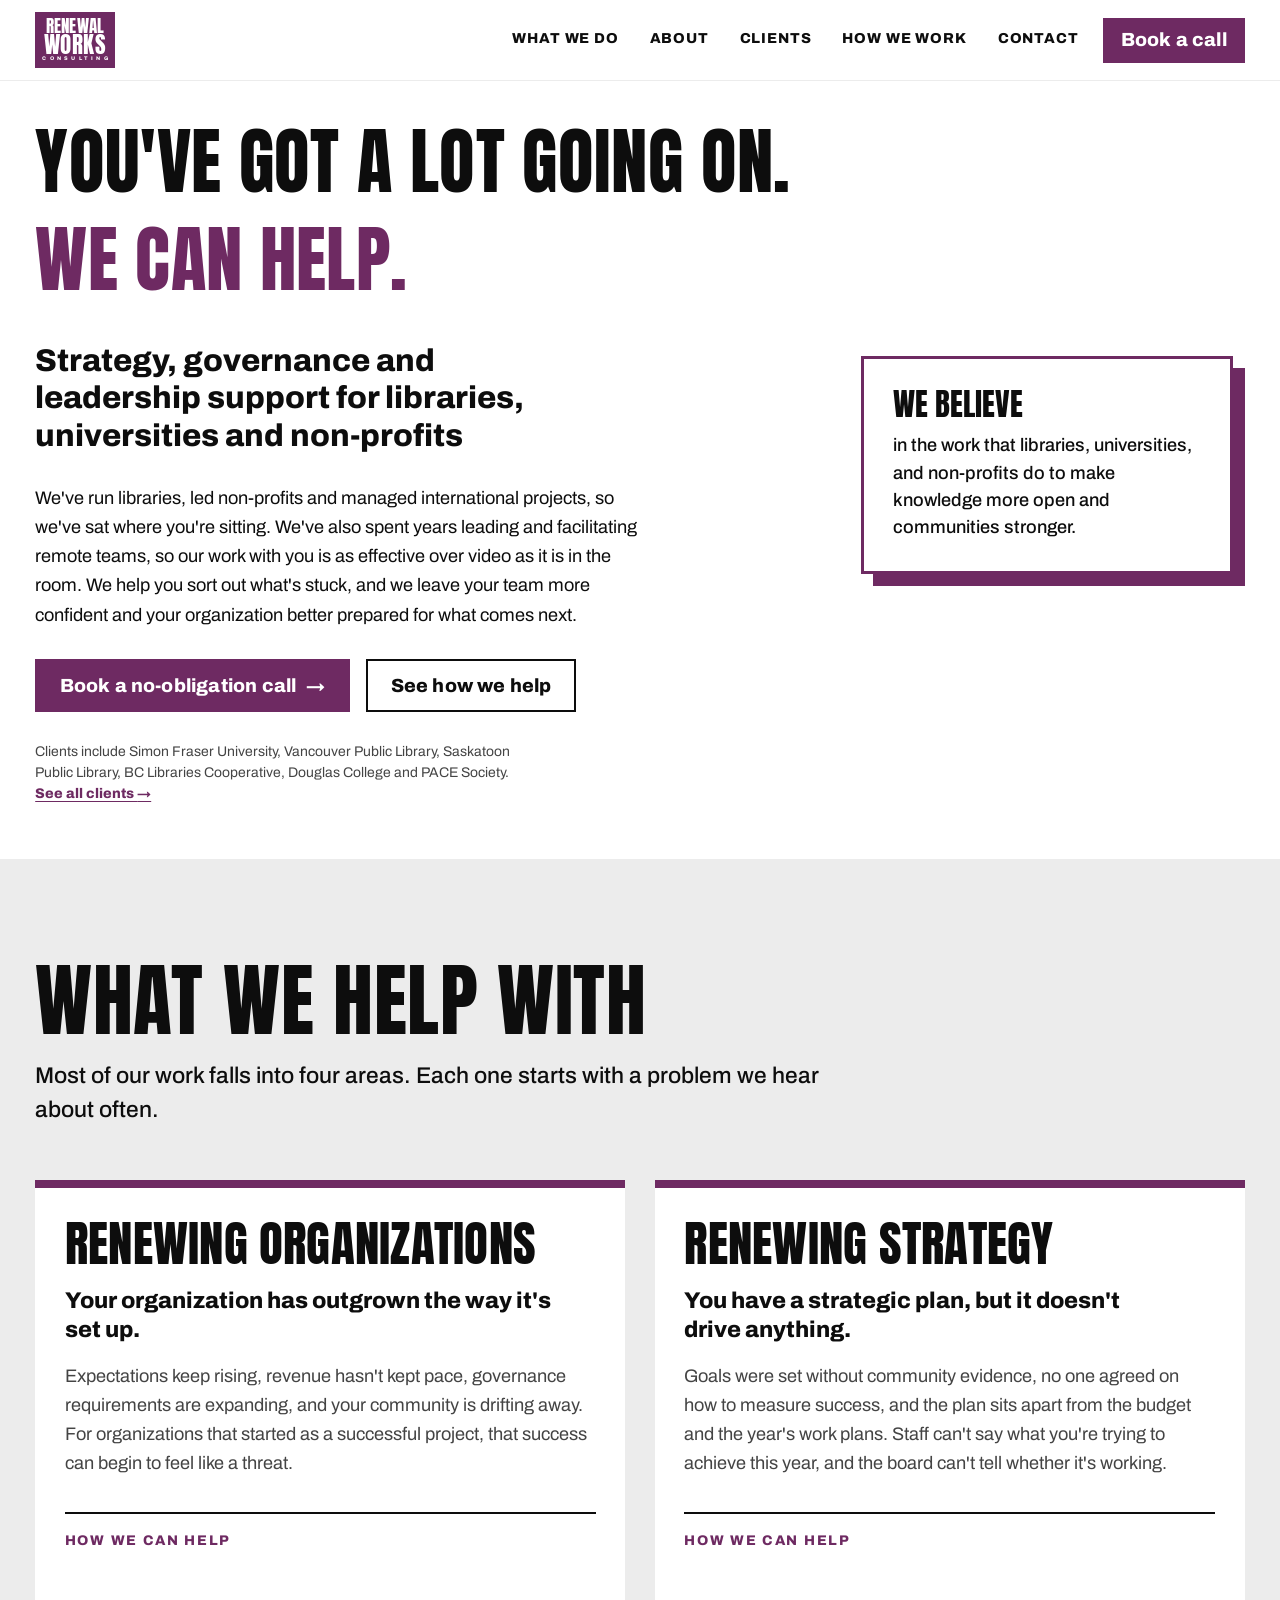
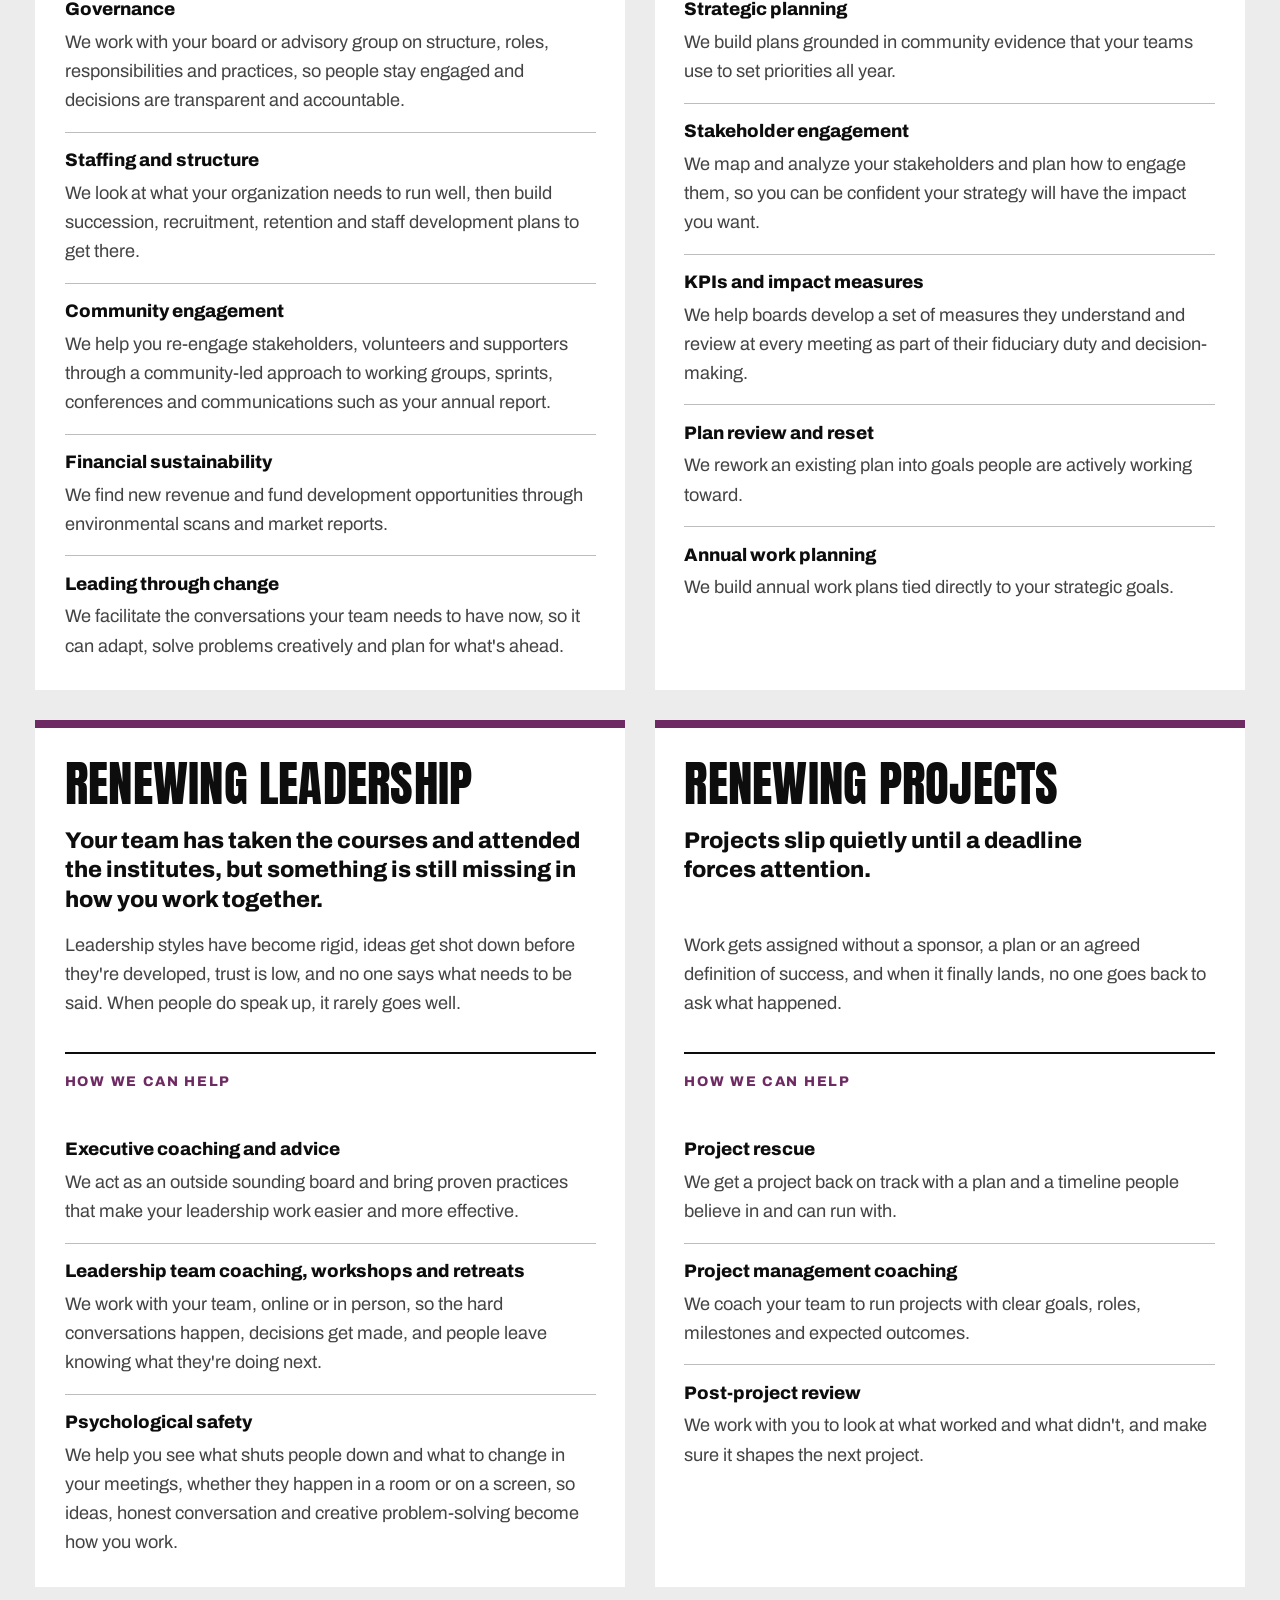
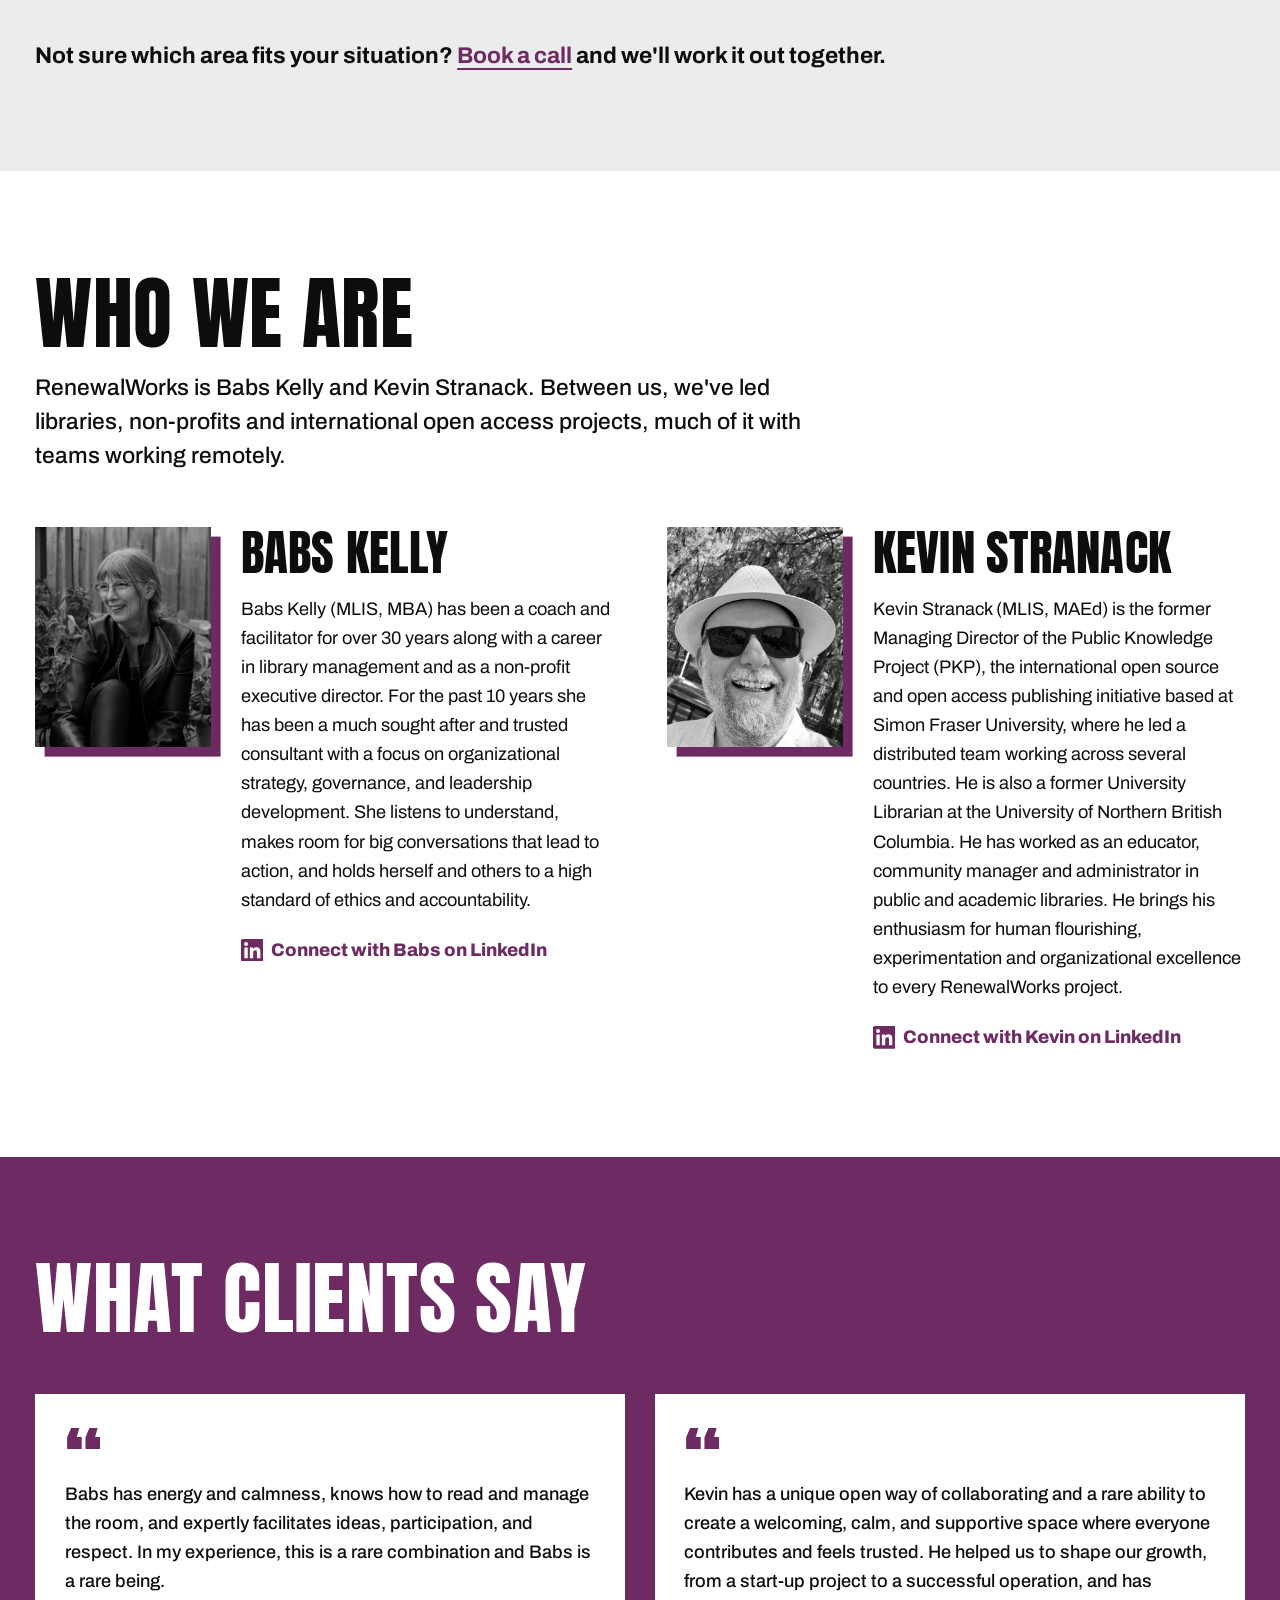
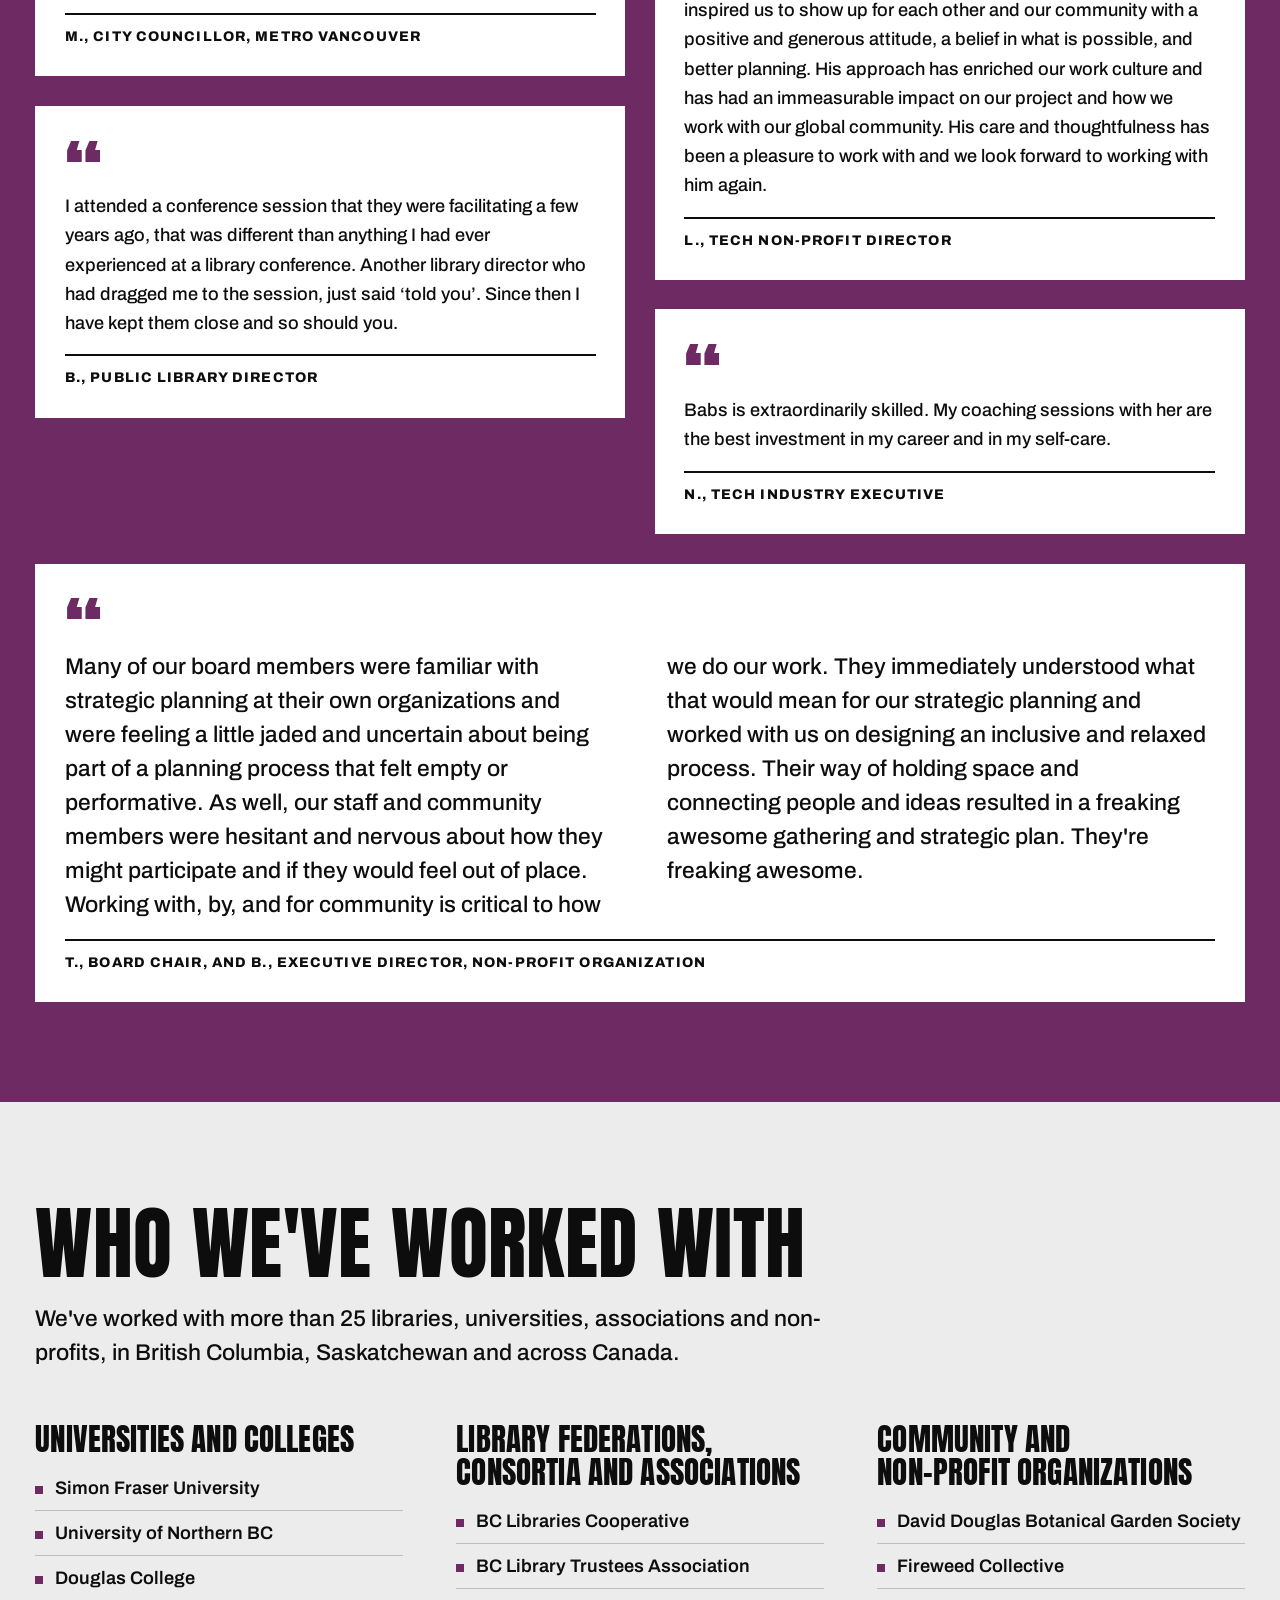
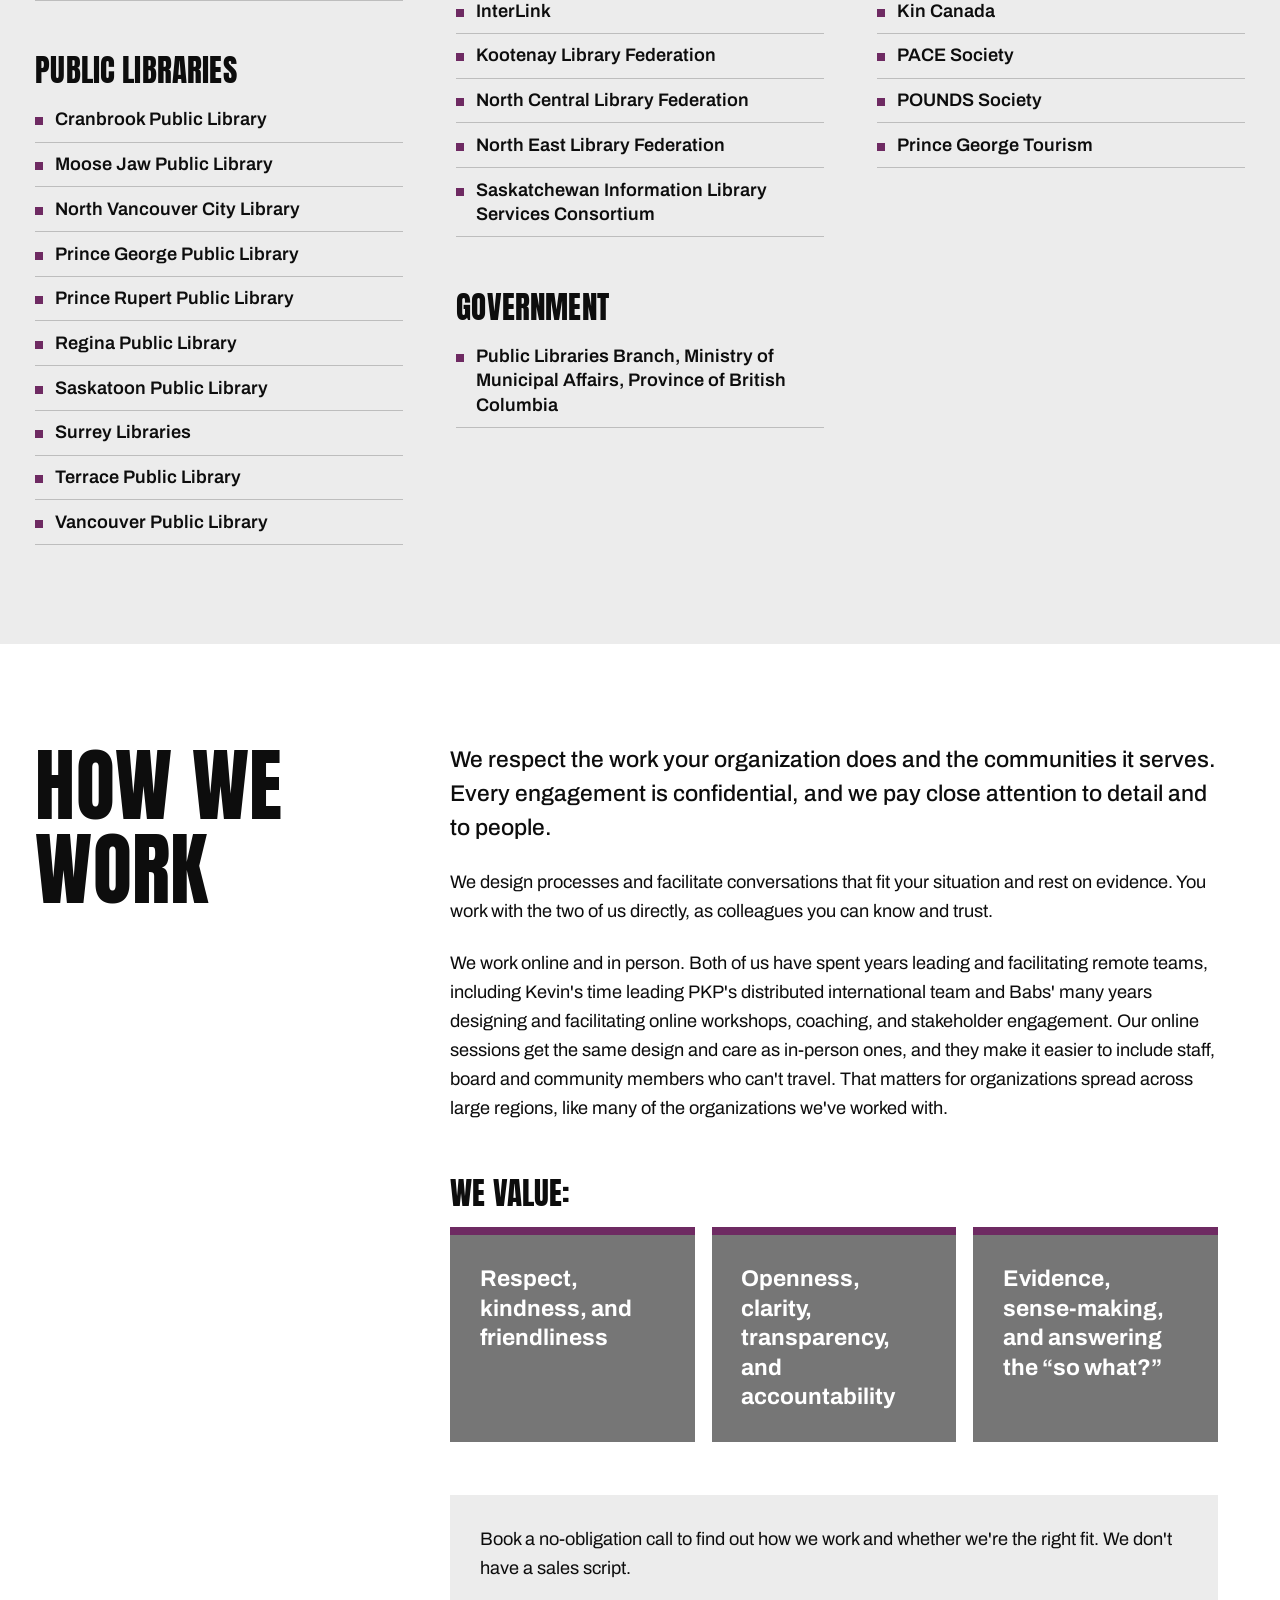
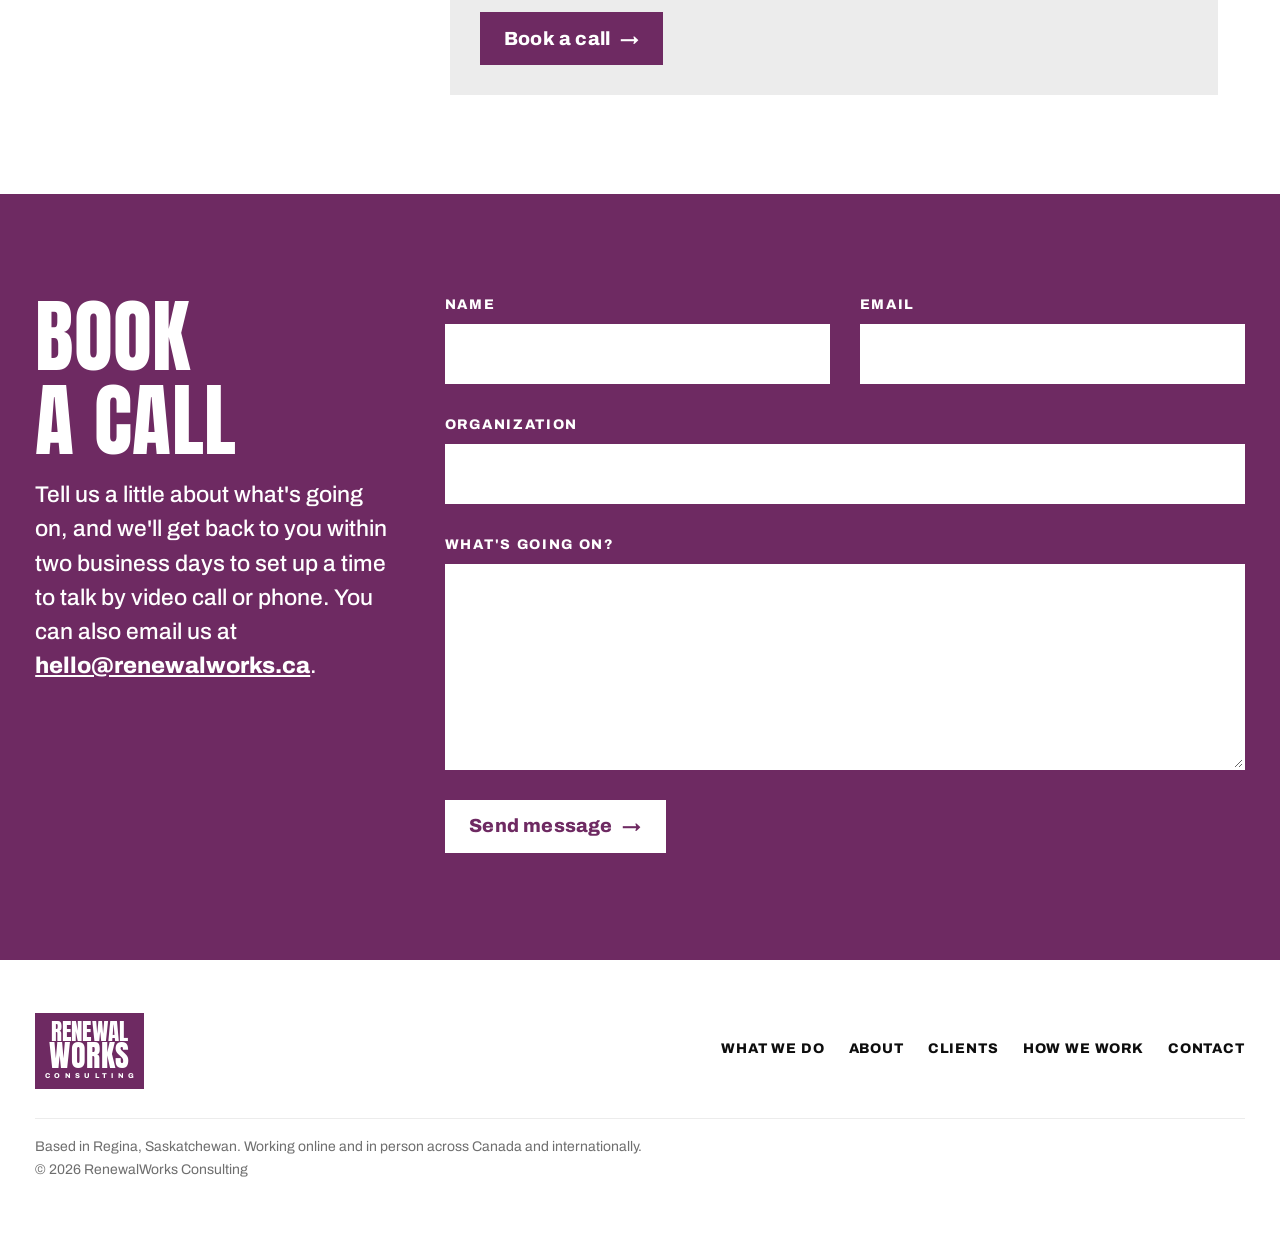
==== index.html @ de3c3426 "Initial commit: RenewalWorks website Site as currently live/staged in Dropbox (index.html, styles.cs" ====
<!doctype html>
<html lang="en-CA">
<head>
  <!-- Google tag (gtag.js) -->
  <script async src="https://www.googletagmanager.com/gtag/js?id=G-N5MNP91CN1"></script>
  <script>
    window.dataLayer = window.dataLayer || [];
    function gtag(){dataLayer.push(arguments);}
    gtag('js', new Date());

    gtag('config', 'G-N5MNP91CN1');
  </script>
  <meta charset="utf-8">
  <meta name="viewport" content="width=device-width, initial-scale=1">
  <title>Library &amp; Non-profit Consulting | RenewalWorks</title>
  <meta name="description" content="Strategy, governance, leadership coaching and project support for libraries, universities and non-profits across Canada and around the world, online or in person. Book a call.">
  <link rel="canonical" href="https://renewalworks.ca/">

  <!-- Link previews (LinkedIn, Facebook, email, messaging apps) -->
  <meta property="og:type" content="website">
  <meta property="og:site_name" content="RenewalWorks Consulting">
  <meta property="og:title" content="Library &amp; Non-profit Consulting | RenewalWorks">
  <meta property="og:description" content="Strategy, governance, leadership coaching and project support for libraries, universities and non-profits across Canada and around the world, online or in person.">
  <meta property="og:url" content="https://renewalworks.ca/">
  <meta property="og:locale" content="en_CA">
  <meta property="og:image" content="https://renewalworks.ca/social-card.png">
  <meta property="og:image:width" content="1200">
  <meta property="og:image:height" content="630">
  <meta property="og:image:alt" content="RenewalWorks Consulting logo above the web address renewalworks.ca">
  <meta name="twitter:card" content="summary_large_image">

  <!-- Structured data for search engines. Keep the service names in step with the How we can help section. -->
  <script type="application/ld+json">
  {
    "@context": "https://schema.org",
    "@graph": [
      {
        "@type": "ProfessionalService",
        "@id": "https://renewalworks.ca/#organization",
        "name": "RenewalWorks Consulting",
        "alternateName": "RenewalWorks",
        "url": "https://renewalworks.ca/",
        "logo": "https://renewalworks.ca/brand/renewalworks-logo.png",
        "image": "https://renewalworks.ca/social-card.png",
        "description": "Strategy, governance, leadership coaching and project support for libraries, universities and non-profits across Canada and around the world, online or in person.",
        "address": {
          "@type": "PostalAddress",
          "addressLocality": "Regina",
          "addressRegion": "SK",
          "addressCountry": "CA"
        },
        "areaServed": [
          { "@type": "Country", "name": "Canada" },
          { "@type": "Place", "name": "Worldwide" }
        ],
        "knowsAbout": ["Strategic planning", "Governance", "Leadership development", "Project management", "Organizational development", "Libraries", "Higher education", "Non-profit organizations"],
        "hasOfferCatalog": {
          "@type": "OfferCatalog",
          "name": "How we can help",
          "itemListElement": [
            {
              "@type": "OfferCatalog",
              "name": "Renewing Organizations",
              "itemListElement": [
                { "@type": "Offer", "itemOffered": { "@type": "Service", "name": "Governance" } },
                { "@type": "Offer", "itemOffered": { "@type": "Service", "name": "Staffing and structure" } },
                { "@type": "Offer", "itemOffered": { "@type": "Service", "name": "Community engagement" } },
                { "@type": "Offer", "itemOffered": { "@type": "Service", "name": "Financial sustainability" } },
                { "@type": "Offer", "itemOffered": { "@type": "Service", "name": "Leading through change" } }
              ]
            },
            {
              "@type": "OfferCatalog",
              "name": "Renewing Strategy",
              "itemListElement": [
                { "@type": "Offer", "itemOffered": { "@type": "Service", "name": "Strategic planning" } },
                { "@type": "Offer", "itemOffered": { "@type": "Service", "name": "Stakeholder engagement" } },
                { "@type": "Offer", "itemOffered": { "@type": "Service", "name": "KPIs and impact measures" } },
                { "@type": "Offer", "itemOffered": { "@type": "Service", "name": "Plan review and reset" } },
                { "@type": "Offer", "itemOffered": { "@type": "Service", "name": "Annual work planning" } }
              ]
            },
            {
              "@type": "OfferCatalog",
              "name": "Renewing Leadership",
              "itemListElement": [
                { "@type": "Offer", "itemOffered": { "@type": "Service", "name": "Executive coaching and advice" } },
                { "@type": "Offer", "itemOffered": { "@type": "Service", "name": "Leadership team coaching, workshops and retreats" } },
                { "@type": "Offer", "itemOffered": { "@type": "Service", "name": "Psychological safety" } }
              ]
            },
            {
              "@type": "OfferCatalog",
              "name": "Renewing Projects",
              "itemListElement": [
                { "@type": "Offer", "itemOffered": { "@type": "Service", "name": "Project rescue" } },
                { "@type": "Offer", "itemOffered": { "@type": "Service", "name": "Project management coaching" } },
                { "@type": "Offer", "itemOffered": { "@type": "Service", "name": "Post-project review" } }
              ]
            }
          ]
        }
      },
      {
        "@type": "WebSite",
        "@id": "https://renewalworks.ca/#website",
        "url": "https://renewalworks.ca/",
        "name": "RenewalWorks Consulting",
        "inLanguage": "en-CA",
        "publisher": { "@id": "https://renewalworks.ca/#organization" }
      },
      {
        "@type": "Person",
        "@id": "https://renewalworks.ca/#babs-kelly",
        "name": "Babs Kelly",
        "image": "https://renewalworks.ca/images/babs-kelly.jpg",
        "sameAs": ["https://www.linkedin.com/in/babs-kelly"],
        "worksFor": { "@id": "https://renewalworks.ca/#organization" }
      },
      {
        "@type": "Person",
        "@id": "https://renewalworks.ca/#kevin-stranack",
        "name": "Kevin Stranack",
        "image": "https://renewalworks.ca/images/kevin-stranack.jpg",
        "sameAs": ["https://www.linkedin.com/in/kstranack/"],
        "worksFor": { "@id": "https://renewalworks.ca/#organization" }
      }
    ]
  }
  </script>

  <link rel="icon" href="favicon.ico" sizes="32x32">
  <link rel="icon" href="icon.svg" type="image/svg+xml">
  <link rel="apple-touch-icon" href="apple-touch-icon.png">
  <link rel="preconnect" href="https://fonts.googleapis.com">
  <link rel="preconnect" href="https://fonts.gstatic.com" crossorigin>
  <link rel="stylesheet" href="https://fonts.googleapis.com/css2?family=Anton&family=Archivo:ital,wght@0,400;0,500;0,600;0,700;0,800;1,400&display=swap">
  <link rel="stylesheet" href="styles.css">
</head>
<body>
  <a class="skip-link" href="#main">Skip to content</a>

  <header class="site-header">
    <div class="wrap header-inner">
      <a class="logo" href="#top" aria-label="RenewalWorks Consulting, back to top">
        <span class="logo-line logo-line--1" aria-hidden="true">Renewal</span>
        <span class="logo-line logo-line--2" aria-hidden="true">Works</span>
        <span class="logo-sub" aria-hidden="true">Consulting</span>
      </a>
      <nav class="site-nav" aria-label="Main">
        <ul>
          <li><a href="#focus-areas">What we do</a></li>
          <li><a href="#about">About</a></li>
          <li><a href="#clients">Clients</a></li>
          <li class="nav-extra"><a href="#approach">How we work</a></li>
          <li><a href="#contact">Contact</a></li>
        </ul>
      </nav>
      <a class="btn btn--accent header-cta" href="#contact">Book a call</a>
    </div>
  </header>

  <main id="main">

    <!-- Hero -->
    <section class="hero" id="top">
      <div class="wrap hero-grid">
        <h1 class="hero-lines">
          <span>You've got a lot going on.</span>
          <span class="accent">We can help.</span>
        </h1>
        <p class="hero-strategy">Strategy, governance and leadership support for libraries, universities and non-profits</p>
        <p class="hero-lead">We've run libraries, led non-profits and managed international projects, so we've sat where you're sitting. We've also spent years leading and facilitating remote teams, so our work with you is as effective over video as it is in the room. We help you sort out what's stuck, and we leave your team more confident and your organization better prepared for what comes next.</p>
        <div class="cluster hero-actions">
          <a class="btn btn--accent" href="#contact">Book a no-obligation call <span aria-hidden="true">&rarr;</span></a>
          <a class="btn btn--outline" href="#focus-areas">See how we help</a>
        </div>
        <p class="hero-clients">Clients include Simon Fraser University, Vancouver Public Library, Saskatoon Public Library, BC Libraries Cooperative, Douglas College and PACE Society. <a href="#clients">See all clients <span aria-hidden="true">&rarr;</span></a></p>
        <aside class="hero-belief">
          <p><strong class="belief-kicker">We believe</strong> in the work that libraries, universities, and non-profits do to make knowledge more open and communities stronger.</p>
        </aside>
      </div>
    </section>

    <!-- What we help with: problems and services together -->
    <section class="section section--grey" id="focus-areas" aria-labelledby="focus-areas-title">
      <div class="wrap">
        <header class="section-head">
          <h2 id="focus-areas-title">What we help with</h2>
          <p class="section-intro">Most of our work falls into four areas. Each one starts with a problem we hear about often.</p>
        </header>
        <div class="area-grid grid-max-2">
          <article class="area card">
            <h3>Renewing Organizations</h3>
            <p class="focus-problem">Your organization has outgrown the way it's set up.</p>
            <p>Expectations keep rising, revenue hasn't kept pace, governance requirements are expanding, and your community is drifting away. For organizations that started as a successful project, that success can begin to feel like a threat.</p>
            <h4 class="area-label">How we can help</h4>
            <dl class="service-list">
              <div class="service">
                <dt>Governance</dt>
                <dd>We work with your board or advisory group on structure, roles, responsibilities and practices, so people stay engaged and decisions are transparent and accountable.</dd>
              </div>
              <div class="service">
                <dt>Staffing and structure</dt>
                <dd>We look at what your organization needs to run well, then build succession, recruitment, retention and staff development plans to get there.</dd>
              </div>
              <div class="service">
                <dt>Community engagement</dt>
                <dd>We help you re-engage stakeholders, volunteers and supporters through a community-led approach to working groups, sprints, conferences and communications such as your annual report.</dd>
              </div>
              <div class="service">
                <dt>Financial sustainability</dt>
                <dd>We find new revenue and fund development opportunities through environmental scans and market reports.</dd>
              </div>
              <div class="service">
                <dt>Leading through change</dt>
                <dd>We facilitate the conversations your team needs to have now, so it can adapt, solve problems creatively and plan for what's ahead.</dd>
              </div>
            </dl>
          </article>
          <article class="area card">
            <h3>Renewing Strategy</h3>
            <p class="focus-problem">You have a strategic plan, but it doesn't drive anything.</p>
            <p>Goals were set without community evidence, no one agreed on how to measure success, and the plan sits apart from the budget and the year's work plans. Staff can't say what you're trying to achieve this year, and the board can't tell whether it's working.</p>
            <h4 class="area-label">How we can help</h4>
            <dl class="service-list">
              <div class="service">
                <dt>Strategic planning</dt>
                <dd>We build plans grounded in community evidence that your teams use to set priorities all year.</dd>
              </div>
              <div class="service">
                <dt>Stakeholder engagement</dt>
                <dd>We map and analyze your stakeholders and plan how to engage them, so you can be confident your strategy will have the impact you want.</dd>
              </div>
              <div class="service">
                <dt>KPIs and impact measures</dt>
                <dd>We help boards develop a set of measures they understand and review at every meeting as part of their fiduciary duty and decision-making.</dd>
              </div>
              <div class="service">
                <dt>Plan review and reset</dt>
                <dd>We rework an existing plan into goals people are actively working toward.</dd>
              </div>
              <div class="service">
                <dt>Annual work planning</dt>
                <dd>We build annual work plans tied directly to your strategic goals.</dd>
              </div>
            </dl>
          </article>
          <article class="area card">
            <h3>Renewing Leadership</h3>
            <p class="focus-problem">Your team has taken the courses and attended the institutes, but something is still missing in how you work together.</p>
            <p>Leadership styles have become rigid, ideas get shot down before they're developed, trust is low, and no one says what needs to be said. When people do speak up, it rarely goes well.</p>
            <h4 class="area-label">How we can help</h4>
            <dl class="service-list">
              <div class="service">
                <dt>Executive coaching and advice</dt>
                <dd>We act as an outside sounding board and bring proven practices that make your leadership work easier and more effective.</dd>
              </div>
              <div class="service">
                <dt>Leadership team coaching, workshops and retreats</dt>
                <dd>We work with your team, online or in person, so the hard conversations happen, decisions get made, and people leave knowing what they're doing next.</dd>
              </div>
              <div class="service">
                <dt>Psychological safety</dt>
                <dd>We help you see what shuts people down and what to change in your meetings, whether they happen in a room or on a screen, so ideas, honest conversation and creative problem-solving become how you work.</dd>
              </div>
            </dl>
          </article>
          <article class="area card">
            <h3>Renewing Projects</h3>
            <p class="focus-problem">Projects slip quietly until a deadline forces attention.</p>
            <p>Work gets assigned without a sponsor, a plan or an agreed definition of success, and when it finally lands, no one goes back to ask what happened.</p>
            <h4 class="area-label">How we can help</h4>
            <dl class="service-list">
              <div class="service">
                <dt>Project rescue</dt>
                <dd>We get a project back on track with a plan and a timeline people believe in and can run with.</dd>
              </div>
              <div class="service">
                <dt>Project management coaching</dt>
                <dd>We coach your team to run projects with clear goals, roles, milestones and expected outcomes.</dd>
              </div>
              <div class="service">
                <dt>Post-project review</dt>
                <dd>We work with you to look at what worked and what didn't, and make sure it shapes the next project.</dd>
              </div>
            </dl>
          </article>
        </div>
        <p class="section-outro">Not sure which area fits your situation? <a href="#contact">Book a call</a> and we'll work it out together.</p>
      </div>
    </section>

    <!-- About us -->
    <section class="section" id="about" aria-labelledby="about-title">
      <div class="wrap">
        <header class="section-head">
          <h2 id="about-title">Who we are</h2>
          <p class="section-intro">RenewalWorks is Babs Kelly and Kevin Stranack. Between us, we've led libraries, non-profits and international open access projects, much of it with teams working remotely.</p>
        </header>
        <div class="bio-grid">
          <article class="bio">
            <div class="bio-inner">
              <figure class="bio-photo"><img src="images/babs-kelly.jpg" alt="Babs Kelly, RenewalWorks Consulting" width="448" height="560" loading="lazy" decoding="async"></figure>
              <div class="bio-text">
                <h3>Babs Kelly</h3>
                <p>Babs Kelly (MLIS, MBA) has been a coach and facilitator for over 30 years along with a career in library management and as a non-profit executive director. For the past 10 years she has been a much sought after and trusted consultant with a focus on organizational strategy, governance, and leadership development. She listens to understand, makes room for big conversations that lead to action, and holds herself and others to a high standard of ethics and accountability.</p>
                <p class="bio-link">
                  <a href="https://www.linkedin.com/in/babs-kelly" target="_blank" rel="noopener">
                    <svg class="bio-link-icon" viewBox="0 0 24 24" aria-hidden="true" focusable="false"><path d="M20.45 20.45h-3.55v-5.57c0-1.33-.03-3.04-1.85-3.04-1.86 0-2.14 1.45-2.14 2.94v5.67H9.35V9h3.41v1.56h.05c.48-.9 1.64-1.85 3.37-1.85 3.6 0 4.27 2.37 4.27 5.46v6.28zM5.34 7.43a2.06 2.06 0 1 1 0-4.13 2.06 2.06 0 0 1 0 4.13zm1.78 13.02H3.56V9h3.56v11.45zM22.23 0H1.77C.79 0 0 .77 0 1.73v20.54C0 23.23.79 24 1.77 24h20.45c.98 0 1.78-.77 1.78-1.73V1.73C24 .77 23.2 0 22.22 0z"/></svg>
                    Connect with Babs on LinkedIn<span class="visually-hidden"> (opens in a new tab)</span>
                  </a>
                </p>
              </div>
            </div>
          </article>
          <article class="bio">
            <div class="bio-inner">
              <figure class="bio-photo"><img src="images/kevin-stranack.jpg" alt="Kevin Stranack, RenewalWorks Consulting" width="560" height="700" loading="lazy" decoding="async"></figure>
              <div class="bio-text">
                <h3>Kevin Stranack</h3>
                <p>Kevin Stranack (MLIS, MAEd) is the former Managing Director of the Public Knowledge Project (PKP), the international open source and open access publishing initiative based at Simon Fraser University, where he led a distributed team working across several countries. He is also a former University Librarian at the University of Northern British Columbia. He has worked as an educator, community manager and administrator in public and academic libraries. He brings his enthusiasm for human flourishing, experimentation and organizational excellence to every RenewalWorks project.</p>
                <p class="bio-link">
                  <a href="https://www.linkedin.com/in/kstranack/" target="_blank" rel="noopener">
                    <svg class="bio-link-icon" viewBox="0 0 24 24" aria-hidden="true" focusable="false"><path d="M20.45 20.45h-3.55v-5.57c0-1.33-.03-3.04-1.85-3.04-1.86 0-2.14 1.45-2.14 2.94v5.67H9.35V9h3.41v1.56h.05c.48-.9 1.64-1.85 3.37-1.85 3.6 0 4.27 2.37 4.27 5.46v6.28zM5.34 7.43a2.06 2.06 0 1 1 0-4.13 2.06 2.06 0 0 1 0 4.13zm1.78 13.02H3.56V9h3.56v11.45zM22.23 0H1.77C.79 0 0 .77 0 1.73v20.54C0 23.23.79 24 1.77 24h20.45c.98 0 1.78-.77 1.78-1.73V1.73C24 .77 23.2 0 22.22 0z"/></svg>
                    Connect with Kevin on LinkedIn<span class="visually-hidden"> (opens in a new tab)</span>
                  </a>
                </p>
              </div>
            </div>
          </article>
        </div>
      </div>
    </section>

    <!-- What clients say -->
    <section class="section section--accent" id="testimonials" aria-labelledby="testimonials-title">
      <div class="wrap">
        <header class="section-head">
          <h2 id="testimonials-title">What Clients Say</h2>
        </header>
        <div class="quote-stack">
          <div class="quote-columns">
            <figure class="quote">
              <span class="quote-mark" aria-hidden="true">&ldquo;</span>
              <blockquote>
                <p>Babs has energy and calmness, knows how to read and manage the room, and expertly facilitates ideas, participation, and respect. In my experience, this is a rare combination and Babs is a rare being.</p>
              </blockquote>
              <figcaption>M., City Councillor, Metro Vancouver</figcaption>
            </figure>
            <figure class="quote">
              <span class="quote-mark" aria-hidden="true">&ldquo;</span>
              <blockquote>
                <p>I attended a conference session that they were facilitating a few years ago, that was different than anything I had ever experienced at a library conference. Another library director who had dragged me to the session, just said &lsquo;told you&rsquo;. Since then I have kept them close and so should you.</p>
              </blockquote>
              <figcaption>B., Public Library Director</figcaption>
            </figure>
            <figure class="quote">
              <span class="quote-mark" aria-hidden="true">&ldquo;</span>
              <blockquote>
                <p>Kevin has a unique open way of collaborating and a rare ability to create a welcoming, calm, and supportive space where everyone contributes and feels trusted. He helped us to shape our growth, from a start-up project to a successful operation, and has inspired us to show up for each other and our community with a positive and generous attitude, a belief in what is possible, and better planning. His approach has enriched our work culture and has had an immeasurable impact on our project and how we work with our global community. His care and thoughtfulness has been a pleasure to work with and we look forward to working with him again.</p>
              </blockquote>
              <figcaption>L., Tech Non-Profit Director</figcaption>
            </figure>
            <figure class="quote">
              <span class="quote-mark" aria-hidden="true">&ldquo;</span>
              <blockquote>
                <p>Babs is extraordinarily skilled. My coaching sessions with her are the best investment in my career and in my self-care.</p>
              </blockquote>
              <figcaption>N., Tech Industry Executive</figcaption>
            </figure>
          </div>
          <figure class="quote quote--featured">
            <span class="quote-mark" aria-hidden="true">&ldquo;</span>
            <blockquote>
              <p>Many of our board members were familiar with strategic planning at their own organizations and were feeling a little jaded and uncertain about being part of a planning process that felt empty or performative. As well, our staff and community members were hesitant and nervous about how they might participate and if they would feel out of place. Working with, by, and for community is critical to how we do our work. They immediately understood what that would mean for our strategic planning and worked with us on designing an inclusive and relaxed process. Their way of holding space and connecting people and ideas resulted in a freaking awesome gathering and strategic plan. They're freaking awesome.</p>
            </blockquote>
            <figcaption>T., Board Chair, and B., Executive Director, Non-profit Organization</figcaption>
          </figure>
        </div>
      </div>
    </section>

    <!-- Who we've worked with -->
    <section class="section section--grey" id="clients" aria-labelledby="clients-title">
      <div class="wrap">
        <header class="section-head">
          <h2 id="clients-title">Who We've Worked With</h2>
          <p class="section-intro">We've worked with more than 25 libraries, universities, associations and non-profits, in British Columbia, Saskatchewan and across Canada.</p>
        </header>
        <div class="client-groups">
          <div class="client-group">
            <h3>Universities and colleges</h3>
            <ul class="client-list" role="list">
              <li>Simon Fraser University</li>
              <li>University of Northern BC</li>
              <li>Douglas College</li>
            </ul>
          </div>
          <div class="client-group">
            <h3>Public libraries</h3>
            <ul class="client-list" role="list">
              <li>Cranbrook Public Library</li>
              <li>Moose Jaw Public Library</li>
              <li>North Vancouver City Library</li>
              <li>Prince George Public Library</li>
              <li>Prince Rupert Public Library</li>
              <li>Regina Public Library</li>
              <li>Saskatoon Public Library</li>
              <li>Surrey Libraries</li>
              <li>Terrace Public Library</li>
              <li>Vancouver Public Library</li>
            </ul>
          </div>
          <div class="client-group">
            <h3>Library federations, consortia and associations</h3>
            <ul class="client-list" role="list">
              <li>BC Libraries Cooperative</li>
              <li>BC Library Trustees Association</li>
              <li>InterLink</li>
              <li>Kootenay Library Federation</li>
              <li>North Central Library Federation</li>
              <li>North East Library Federation</li>
              <li>Saskatchewan Information Library Services Consortium</li>
            </ul>
          </div>
          <div class="client-group">
            <h3>Government</h3>
            <ul class="client-list" role="list">
              <li>Public Libraries Branch, Ministry of Municipal Affairs, Province of British Columbia</li>
            </ul>
          </div>
          <div class="client-group">
            <h3>Community and <span class="nowrap">non-profit</span> organizations</h3>
            <ul class="client-list" role="list">
              <li>David Douglas Botanical Garden Society</li>
              <li>Fireweed Collective</li>
              <li>Kin Canada</li>
              <li>PACE Society</li>
              <li>POUNDS Society</li>
              <li>Prince George Tourism</li>
            </ul>
          </div>
        </div>
      </div>
    </section>

    <!-- How we work -->
    <section class="section approach" id="approach" aria-labelledby="approach-title">
      <div class="wrap approach-grid">
        <header class="section-head">
          <h2 id="approach-title">How we work</h2>
        </header>
        <div class="approach-body flow">
          <p class="lead">We respect the work your organization does and the communities it serves. Every engagement is confidential, and we pay close attention to detail and to people.</p>
          <p>We design processes and facilitate conversations that fit your situation and rest on evidence. You work with the two of us directly, as colleagues you can know and trust.</p>
          <p>We work online and in person. Both of us have spent years leading and facilitating remote teams, including Kevin's time leading PKP's distributed international team and Babs' many years designing and facilitating online workshops, coaching, and stakeholder engagement. Our online sessions get the same design and care as in-person ones, and they make it easier to include staff, board and community members who can't travel. That matters for organizations spread across large regions, like many of the organizations we've worked with.</p>

          <div class="values">
            <h3>We value:</h3>
            <ul class="switcher" role="list">
              <li class="value"><p>Respect, kindness, and friendliness</p></li>
              <li class="value"><p>Openness, clarity, transparency, and accountability</p></li>
              <li class="value"><p>Evidence, sense-making, and answering the &ldquo;so what?&rdquo;</p></li>
            </ul>
          </div>

          <div class="call-box">
            <p>Book a no-obligation call to find out how we work and whether we're the right fit. We don't have a sales script.</p>
            <a class="btn btn--accent" href="#contact">Book a call <span aria-hidden="true">&rarr;</span></a>
          </div>
        </div>
      </div>
    </section>

    <!-- Contact -->
    <section class="section section--accent" id="contact" aria-labelledby="contact-title">
      <div class="wrap with-sidebar">
        <header class="section-head">
          <h2 id="contact-title">Book a call</h2>
          <p class="section-intro">Tell us a little about what's going on, and we'll get back to you within two business days to set up a time to talk by video call or phone. You can also email us at <a href="mailto:hello@renewalworks.ca">hello@renewalworks.ca</a>.</p>
        </header>
        <div class="contact-body">
          <!-- Submissions go to the RenewalWorks form on Formspree (formspree.io), which emails them on.
               form.js sends it in the background and shows #contact-thanks; without JavaScript it posts normally. -->
          <form class="contact-form" action="https://formspree.io/f/xyezjoqp" method="POST">
            <input type="hidden" name="_subject" value="New enquiry from the RenewalWorks website">
            <div class="form-grid">
              <div class="field">
                <label for="name">Name</label>
                <input id="name" name="name" type="text" autocomplete="name" required>
              </div>
              <div class="field">
                <label for="email">Email</label>
                <input id="email" name="email" type="email" autocomplete="email" required>
              </div>
              <div class="field field--full">
                <label for="organization">Organization</label>
                <input id="organization" name="organization" type="text" autocomplete="organization">
              </div>
              <div class="field field--full">
                <label for="message">What's going on?</label>
                <textarea id="message" name="message" rows="6" required></textarea>
              </div>
              <!-- Spam trap: Formspree drops any submission that fills this in. -->
              <div class="field-trap" aria-hidden="true">
                <label for="gotcha">Leave this empty</label>
                <input id="gotcha" type="text" name="_gotcha" tabindex="-1" autocomplete="off">
              </div>
              <div class="field--full">
                <button class="btn btn--accent" type="submit">Send message <span aria-hidden="true">&rarr;</span></button>
              </div>
            </div>
          </form>
          <div class="contact-thanks" id="contact-thanks" tabindex="-1" role="status" hidden>
            <p class="contact-thanks-title">Thank you</p>
            <p>Your message is on its way. We'll be in touch soon.</p>
        </div>
        </div>
      </div>
    </section>

  </main>

  <footer class="site-footer">
    <div class="wrap footer-inner">
      <a class="logo logo--footer" href="#top" aria-label="RenewalWorks Consulting, back to top">
        <span class="logo-line logo-line--1" aria-hidden="true">Renewal</span>
        <span class="logo-line logo-line--2" aria-hidden="true">Works</span>
        <span class="logo-sub" aria-hidden="true">Consulting</span>
      </a>
      <nav class="footer-nav" aria-label="Footer">
        <ul>
          <li><a href="#focus-areas">What we do</a></li>
          <li><a href="#about">About</a></li>
          <li><a href="#clients">Clients</a></li>
          <li><a href="#approach">How we work</a></li>
          <li><a href="#contact">Contact</a></li>
        </ul>
      </nav>
      <p class="footer-meta">Based in Regina, Saskatchewan. Working online and in person across Canada and internationally.<br>&copy; 2026 RenewalWorks Consulting</p>
    </div>
  </footer>
  <script src="form.js" defer></script>
</body>
</html>
---- styles.css ----
/* ==========================================================================
   RenewalWorks Consulting
   Flat, one-page, responsive — no media queries.
   Layout comes from intrinsic techniques: fluid clamp() scales, Grid
   auto-fit/minmax, subgrid, named areas, container queries and cqi units,
   Flexbox wrapping (cluster, sidebar, switcher), multi-column, sticky.
   ========================================================================== */

:root {
  /* Palette.
     Plum carries white text at 9.6:1 and reads as text on white at the same ratio.
     --accent-deep is the hover shade.
     --grey-600 is the lightest grey that still carries white body text at 4.5:1 (4.54:1). */
  --accent: #6e2a62;
  --accent-deep: #4e1d45;
  --on-accent: #ffffff;
  --black: #0d0d0d;
  --white: #ffffff;
  --grey-800: #444444;
  --grey-600: #767676;
  --grey-500: #6e6e6e;
  --grey-300: #bdbdbd;
  --grey-100: #ececec;

  /* Section tokens: sections swap these instead of restyling children */
  --ink: var(--black);
  --paper: var(--white);

  /* Type */
  --font-display: "Anton", Impact, "Arial Narrow Bold", sans-serif;
  --font-body: "Archivo", system-ui, -apple-system, "Segoe UI", sans-serif;

  /* Fluid type scale: min at ~320px, max at ~1440px */
  --step--1: clamp(0.8rem, 0.77rem + 0.13vw, 0.9rem);
  --step-0: clamp(1rem, 0.96rem + 0.22vw, 1.15rem);
  --step-1: clamp(1.15rem, 1.06rem + 0.45vw, 1.45rem);
  --step-2: clamp(1.4rem, 1.2rem + 0.95vw, 2.05rem);
  --step-3: clamp(1.85rem, 1.45rem + 2vw, 3.2rem);
  --step-4: clamp(2.6rem, 1.8rem + 4vw, 5.5rem);

  /* Fluid space scale */
  --space-xs: clamp(0.5rem, 0.45rem + 0.25vw, 0.75rem);
  --space-s: clamp(0.75rem, 0.65rem + 0.5vw, 1.25rem);
  --space-m: clamp(1.25rem, 1.05rem + 1vw, 2rem);
  --space-l: clamp(2rem, 1.55rem + 2.25vw, 3.75rem);
  --space-xl: clamp(3.5rem, 2.6rem + 4.5vw, 7.5rem);

  --gutter: clamp(1rem, 0.6rem + 2vw, 3rem);
  --wrap: 84rem;
  --measure: 62ch;
  --rule: 0.5rem;
}

/* --------------------------------------------------------------------------
   Base
   -------------------------------------------------------------------------- */

*,
*::before,
*::after {
  box-sizing: border-box;
}

html {
  scroll-padding-block-start: 6rem; /* keeps anchored headings clear of the sticky header */
  -webkit-text-size-adjust: 100%;
  text-size-adjust: 100%;
}

body {
  margin: 0;
  font-family: var(--font-body);
  font-size: var(--step-0);
  line-height: 1.6;
  color: var(--ink);
  background: var(--paper);
}

h1,
h2,
h3 {
  margin: 0;
  font-family: var(--font-display);
  font-weight: 400; /* Anton ships a single heavy weight */
  line-height: 1.05;
  letter-spacing: 0.005em;
  text-transform: uppercase;
  text-wrap: balance;
}

p,
ul,
dl,
dd,
figure,
blockquote {
  margin: 0;
}

p {
  text-wrap: pretty;
}

a {
  color: inherit;
}

img {
  display: block;
  max-inline-size: 100%;
  block-size: auto;
}

:focus-visible {
  outline: 3px solid var(--focus, var(--black));
  outline-offset: 3px;
}

::selection {
  background: var(--accent);
  color: var(--on-accent);
}

.skip-link {
  position: absolute;
  inset-inline-start: 1rem;
  inset-block-start: -10rem;
  z-index: 100;
  padding: 0.75rem 1rem;
  background: var(--accent-deep);
  color: var(--white);
  font-weight: 700;
}

.skip-link:focus {
  inset-block-start: 1rem;
}

/* --------------------------------------------------------------------------
   Layout primitives
   -------------------------------------------------------------------------- */

/* Centred wrapper: min() gives a fluid width with a hard maximum, no breakpoint */
.wrap {
  inline-size: min(100% - 2 * var(--gutter), var(--wrap));
  margin-inline: auto;
}

/* Vertical rhythm between siblings */
.flow > * + * {
  margin-block-start: var(--flow-space, 1.25em);
}

/* Cluster: items wrap onto new lines when they run out of room */
.cluster {
  display: flex;
  flex-wrap: wrap;
  align-items: center;
  gap: var(--space-s);
}

/* Sidebar: side-by-side until the main column would drop below 55%, then stacks */
.with-sidebar {
  display: flex;
  flex-wrap: wrap;
  align-items: flex-start;
  gap: var(--space-l);
}

.with-sidebar > :first-child {
  flex-basis: 18rem;
  flex-grow: 1;
}

.with-sidebar > :last-child {
  flex-basis: 0;
  flex-grow: 999;
  min-inline-size: 55%;
}

/* At-most-two grid: auto-fit where each column is at least --min wide AND at least half the row,
   so four items fall into 1 column on narrow screens and a 2 x 2 block everywhere else,
   never 3 + 1 or four columns too narrow to read */
.grid-max-2 {
  --gap: var(--space-m);
  display: grid;
  gap: var(--gap);
  grid-template-columns: repeat(
    auto-fit,
    minmax(min(100%, max(var(--min, 21rem), (100% - var(--gap)) / 2 - 1px)), 1fr)
  );
}

/* Switcher: every item flips from a row to a column at once, at a 38rem threshold */
.switcher {
  display: flex;
  flex-wrap: wrap;
  gap: var(--space-s);
  padding: 0;
  list-style: none;
}

.switcher > * {
  flex-grow: 1;
  flex-basis: calc((38rem - 100%) * 999);
}

/* --------------------------------------------------------------------------
   Sections
   -------------------------------------------------------------------------- */

.section {
  padding-block: var(--space-xl);
}

.section--grey {
  background: var(--grey-100);
}

.section--accent {
  --ink: var(--on-accent);
  --paper: var(--accent);
  --focus: var(--on-accent);
  background: var(--paper);
  color: var(--ink);
}

.section-head {
  display: grid;
  gap: var(--space-s);
  max-inline-size: 50rem;
  margin-block-end: var(--space-l);
}

.section-head h2 {
  font-size: var(--step-4);
}

/* One-line introduction under a section heading */
.section-intro {
  max-inline-size: var(--measure);
  font-size: var(--step-1);
  font-weight: 500;
  line-height: 1.5;
}

.section-intro a {
  font-weight: 800;
}

/* Closing line under the focus-area cards */
.section-outro {
  margin-block-start: var(--space-l);
  max-inline-size: var(--measure);
  font-size: var(--step-1);
  font-weight: 700;
  line-height: 1.4;
}

.section-outro a {
  color: var(--accent);
  text-underline-offset: 0.2em;
}

/* --------------------------------------------------------------------------
   Buttons
   -------------------------------------------------------------------------- */

.btn {
  display: inline-flex;
  align-items: center;
  justify-content: center;
  gap: 0.6rem;
  min-block-size: 3rem;
  padding: 0.85rem 1.4rem;
  border: 2px solid var(--btn-border, transparent);
  background: var(--btn-bg, transparent);
  color: var(--btn-fg, currentColor);
  max-inline-size: 100%; /* on the very narrowest phones a long label wraps rather than overflowing */
  font: 800 1.1875rem / 1.15 var(--font-body);
  letter-spacing: 0.01em;
  text-align: center;
  text-decoration: none;
  cursor: pointer;
  transition: background-color 0.15s, color 0.15s, border-color 0.15s;
}

.btn--accent {
  --btn-bg: var(--accent);
  --btn-fg: var(--on-accent);
}

.btn--outline {
  --btn-border: var(--ink);
  --btn-fg: var(--ink);
}

.btn--accent:hover,
.btn--outline:hover {
  --btn-bg: var(--accent-deep);
  --btn-fg: var(--white);
  --btn-border: var(--accent-deep);
}

/* On an accent background an accent button would disappear, so it inverts */
.section--accent .btn--accent {
  --btn-bg: var(--white);
  --btn-fg: var(--accent);
}

.section--accent .btn--accent:hover {
  --btn-bg: var(--accent-deep);
  --btn-fg: var(--white);
  --btn-border: var(--white);
}

/* --------------------------------------------------------------------------
   Logo (typeset, so it stays sharp at any size)
   -------------------------------------------------------------------------- */

.logo {
  display: inline-flex;
  flex-direction: column;
  align-items: center;
  padding: 0.5em 0.55em 0.55em;
  background: var(--accent);
  color: var(--on-accent);
  font-family: var(--font-display);
  line-height: 0.9;
  text-decoration: none;
  text-transform: uppercase;
}

.logo-line--1 {
  font-size: 1.28em;
  letter-spacing: 0.01em;
}

.logo-line--2 {
  font-size: 1.72em;
  letter-spacing: 0.02em;
}

.logo-sub {
  margin-block-start: 0.45em;
  margin-inline-end: -0.62em; /* cancels trailing letter-spacing so it centres */
  font-family: var(--font-body);
  font-size: 0.4em;
  font-weight: 800;
  letter-spacing: 0.62em;
}

/* --------------------------------------------------------------------------
   Header — named grid areas, rearranged by a container query
   -------------------------------------------------------------------------- */

.site-header {
  container: header / inline-size;
  position: sticky;
  inset-block-start: 0;
  z-index: 10;
  background: var(--white);
  border-block-end: 1px solid var(--grey-100);
}

.header-inner {
  display: grid;
  grid-template-columns: auto 1fr;
  grid-template-areas:
    "logo cta"
    "nav  nav";
  align-items: center;
  gap: 0.4rem 1.5rem;
  padding-block: 0.6rem 0.2rem;
}

.site-header .logo {
  grid-area: logo;
  font-size: 0.82rem;
}

.header-cta {
  grid-area: cta;
  justify-self: end;
  min-block-size: 2.5rem;
  padding: 0.6rem 1rem;
}

.site-nav {
  grid-area: nav;
}

.site-nav ul {
  display: flex;
  gap: clamp(0.875rem, 2.4vw, 2.25rem);
  padding: 0;
  list-style: none;
  overflow-x: auto; /* one scrollable row on narrow screens */
  scrollbar-width: none;
}

.site-nav li {
  flex: none;
}

.site-nav a,
.footer-nav a {
  display: inline-block;
  padding-block: 0.55rem;
  border-block-end: 3px solid transparent;
  font-size: var(--step--1);
  font-weight: 800;
  letter-spacing: 0.06em;
  text-decoration: none;
  text-transform: uppercase;
}

/* Slightly smaller on phones so the links fit on one row */
.site-nav a {
  font-size: clamp(0.75rem, 0.6rem + 0.6vw, 0.9rem);
}

.site-nav a:hover,
.footer-nav a:hover {
  border-color: var(--accent);
}

/* On phones there is only room for four links, so "How we work" stays in the footer menu */
@container header (max-width: 36rem) {
  .site-nav .nav-extra {
    display: none;
  }
}

@container header (min-width: 46rem) {
  .header-inner {
    grid-template-columns: auto 1fr auto;
    grid-template-areas: "logo nav cta";
    padding-block: 0.75rem;
  }

  .site-nav ul {
    justify-content: flex-end;
  }
}

/* --------------------------------------------------------------------------
   Hero — named areas + container query, headline sized in cqi units
   -------------------------------------------------------------------------- */

.hero {
  container: hero / inline-size;
  padding-block: clamp(1.5rem, 4vh + 0.5rem, 4rem) var(--space-l);
  padding-block: clamp(1.5rem, 4svh + 0.5rem, 4rem) var(--space-l);
}

.hero-grid {
  display: grid;
  grid-template-areas:
    "lines"
    "strategy"
    "lead"
    "actions"
    "clients"
    "belief";
  gap: var(--space-m) var(--space-l);
}

/* The smallest of three sizes wins:
   - a hard cap of 7rem;
   - width: the longest line (~10.3em in Anton, "You've got a lot going on.") always fits on one row;
   - height: the two lines (~2.6em including gaps) plus everything else on the
     first screen fit in the viewport, so it sits above the fold on desktop.
     A 2.75rem floor stops it shrinking too far on very short windows.
     svh excludes mobile browser toolbars; vh is the fallback.
   The wide layout below re-states this for the narrower headline column. */
.hero-lines {
  grid-area: lines;
  display: grid;
  row-gap: 0.14em;
  font-size: min(7rem, min(100cqi - 2 * var(--gutter), var(--wrap)) / 10.6, max(2.75rem, (100vh - 30rem) / 2.6));
  font-size: min(7rem, min(100cqi - 2 * var(--gutter), var(--wrap)) / 10.6, max(2.75rem, (100svh - 30rem) / 2.6));
  line-height: 1;
}

.hero-lines .accent {
  margin-block-start: 0.2em; /* a little room before the answer line */
  color: var(--accent);
}

/* Second level of the hero: what we do and for whom. Smaller than the headline, larger than the paragraph. */
.hero-strategy {
  grid-area: strategy;
  max-inline-size: 32ch;
  font-size: var(--step-2);
  font-weight: 800;
  line-height: 1.2;
  text-wrap: balance;
}

/* Third level: proof strip under the buttons */
.hero-clients {
  grid-area: clients;
  max-inline-size: var(--measure);
  color: var(--grey-800);
  font-size: var(--step--1);
  line-height: 1.5;
}

.hero-clients a {
  color: var(--accent);
  font-weight: 800;
  text-underline-offset: 0.2em;
}

.hero-lead {
  grid-area: lead;
  max-inline-size: var(--measure);
  font-size: var(--step-0);
  line-height: 1.6;
}

.hero-actions {
  grid-area: actions;
}

/* White card with a solid (unblurred) offset shadow in the accent colour.
   The right margin keeps the shadow inside the page gutter. */
.hero-belief {
  --offset: 0.75rem;
  grid-area: belief;
  margin-inline-end: var(--offset);
  padding: var(--space-m);
  border: 3px solid var(--accent);
  background: var(--white);
  color: var(--black);
  box-shadow: var(--offset) var(--offset) 0 var(--accent);
  font-size: var(--step-0);
  font-weight: 500;
  line-height: 1.5;
}

.belief-kicker {
  display: block;
  margin-block-end: 0.35em;
  font-family: var(--font-display);
  font-size: var(--step-2);
  font-weight: 400;
  line-height: 1.05;
  text-transform: uppercase;
}

/* Wide: the belief block sits beside the headline, its base level with the last
   headline line; lead and buttons run underneath the headline */
@container hero (min-width: 56rem) {
  .hero-grid {
    --belief-w: clamp(18rem, 30cqi, 27rem);
    grid-template-columns: minmax(0, 1fr) var(--belief-w);
    grid-template-areas:
      "lines    belief"
      "strategy belief"
      "lead     belief"
      "actions  belief"
      "clients  belief";
    align-items: start;
  }

  /* Width term now uses the headline column (wrapper minus gap minus belief block);
     the height term only has to leave room for header, lead and buttons (~24rem) */
  .hero-lines {
    font-size: min(
      7rem,
      (min(100cqi - 2 * var(--gutter), var(--wrap)) - var(--space-l) - var(--belief-w)) / 10.6,
      max(2.75rem, (100vh - 28rem) / 2.6)
    );
    font-size: min(
      7rem,
      (min(100cqi - 2 * var(--gutter), var(--wrap)) - var(--space-l) - var(--belief-w)) / 10.6,
      max(2.75rem, (100svh - 28rem) / 2.6)
    );
  }

  .hero-belief {
    align-self: center;
  }

  .hero-strategy {
    margin-block-start: var(--space-s);
  }
}

/* --------------------------------------------------------------------------
   Cards — white panel with an accent top stripe, shared by Focus Areas and Services
   -------------------------------------------------------------------------- */

.card {
  padding: var(--space-m);
  border-block-start: var(--rule) solid var(--accent);
  background: var(--white);
  color: var(--black);
}

/* On an accent background the stripe would vanish, so cards go plain, like the quote cards */
.section--accent .card {
  border-block-start: 0;
}

.card h3 {
  font-size: var(--step-3);
}

/* --------------------------------------------------------------------------
   Focus Areas — auto-fit grid, rows aligned across cards with subgrid
   -------------------------------------------------------------------------- */

.focus-card {
  display: grid;
  grid-row: span 3;
  grid-template-rows: subgrid; /* heading, problem and detail line up across the row */
  row-gap: var(--space-s);
}

.focus-problem {
  font-size: var(--step-1);
  font-weight: 800;
  line-height: 1.3;
}

.focus-card p:last-child {
  color: var(--grey-800);
}

/* --------------------------------------------------------------------------
   Services — auto-fit columns; each column is a query container
   -------------------------------------------------------------------------- */

.service-col {
  container: service / inline-size;
}

.service-col h3 {
  margin-block-end: var(--space-xs);
}

.service {
  display: grid;
  gap: 0.35rem;
  padding-block: var(--space-s);
  border-block-end: 1px solid var(--grey-300);
}

.service:last-child {
  padding-block-end: 0;
  border-block-end: 0;
}

.service dt {
  font-weight: 800;
  line-height: 1.3;
}

.service dd {
  color: var(--grey-800);
}

/* When a column gets wide (a single column on a tablet), name and detail sit side by side */
@container service (min-width: 34rem) {
  .service {
    grid-template-columns: 13rem 1fr;
    gap: var(--space-m);
  }
}

/* --------------------------------------------------------------------------
   Approach — sticky heading beside the text once there is room
   -------------------------------------------------------------------------- */

.approach {
  container: approach / inline-size;
}

.approach-grid {
  display: grid;
  gap: 0 var(--space-l);
}

@container approach (min-width: 52rem) {
  .approach-grid {
    grid-template-columns: minmax(14rem, 1fr) minmax(0, 2.2fr);
    align-items: start;
  }

  .approach-grid > .section-head {
    position: sticky;
    inset-block-start: 7rem;
  }
}

.approach-body {
  max-inline-size: 48rem;
}

.lead {
  font-size: var(--step-1);
  font-weight: 500;
  line-height: 1.5;
}

.pull {
  --flow-space: var(--space-l);
  padding-block: 0.3em;
  padding-inline-start: var(--space-m);
  border-inline-start: var(--rule) solid var(--accent);
  font-family: var(--font-display);
  font-size: var(--step-3);
  line-height: 1.12;
  text-transform: uppercase;
  text-wrap: balance;
}

.values {
  --flow-space: var(--space-l);
}

.values h3 {
  margin-block-end: var(--space-s);
  font-size: var(--step-2);
}

.value {
  padding: var(--space-m);
  border-block-start: var(--rule) solid var(--accent);
  background: var(--grey-600);
  color: var(--white);
}

.value p {
  font-size: var(--step-1);
  font-weight: 700;
  line-height: 1.3;
}

.call-box {
  --flow-space: var(--space-l);
  display: grid;
  justify-items: start;
  gap: var(--space-m);
  padding: var(--space-m);
  background: var(--grey-100);
}

/* --------------------------------------------------------------------------
   Clients — CSS multi-column, as many columns as fit
   -------------------------------------------------------------------------- */

.client-list {
  columns: 17rem;
  column-gap: var(--space-l);
  column-rule: 1px solid var(--grey-300);
  padding: 0;
  list-style: none;
}

/* Clients grouped by type: groups sit in a grid, each list reads as a single column */
.client-groups {
  columns: 20rem 3; /* groups flow top-to-bottom into up to three balanced columns */
  column-gap: var(--space-l);
}

.client-group {
  break-inside: avoid;
  margin-block-end: var(--space-l);
}

.client-group h3 {
  margin-block-end: var(--space-xs);
  font-size: var(--step-2);
}

.client-group .client-list {
  columns: 1;
  column-rule: 0;
}

.client-list li {
  display: flex;
  align-items: baseline;
  gap: 0.75rem;
  padding-block: 0.6rem;
  border-block-end: 1px solid var(--grey-300);
  break-inside: avoid;
  font-weight: 600;
  line-height: 1.35;
}

.client-list li::before {
  content: "";
  flex: none;
  inline-size: 0.5rem;
  block-size: 0.5rem;
  background: var(--accent);
}

/* --------------------------------------------------------------------------
   Testimonials — featured quote spans the grid and sets its text in columns
   -------------------------------------------------------------------------- */

.quote {
  display: flex;
  flex-direction: column;
  gap: var(--space-s);
  padding: var(--space-m);
  background: var(--white);
  color: var(--black);
}

.quote-stack {
  display: grid;
  gap: var(--space-m);
}

/* Masonry-style: quotes of very different lengths flow into at most two balanced
   columns (each at least 22rem), reading top-to-bottom, so no card is padded out
   to match a longer neighbour */
.quote-columns {
  columns: 22rem 2;
  column-gap: var(--space-m);
}

.quote-columns > .quote {
  break-inside: avoid;
  margin-block-end: var(--space-m);
}

.quote-mark {
  block-size: 0.5em;
  color: var(--accent);
  font-family: var(--font-display);
  font-size: 5rem;
  line-height: 1;
}

.quote blockquote {
  font-size: var(--step-0);
  font-weight: 500;
}

.quote--featured blockquote {
  columns: 24rem 2; /* at most two columns, each at least 24rem wide */
  column-gap: var(--space-l);
  font-size: var(--step-1);
  line-height: 1.5;
}

.quote figcaption {
  margin-block-start: auto;
  padding-block-start: 0.75rem;
  border-block-start: 2px solid var(--black);
  font-size: var(--step--1);
  font-weight: 800;
  letter-spacing: 0.08em;
  line-height: 1.4;
  text-transform: uppercase;
}

/* --------------------------------------------------------------------------
   About — each bio is a query container: photo beside text when wide
   -------------------------------------------------------------------------- */

.bio-grid {
  display: grid;
  grid-template-columns: repeat(auto-fit, minmax(min(100%, 26rem), 1fr));
  gap: var(--space-l);
}

.bio {
  container: bio / inline-size;
}

.bio-inner {
  display: grid;
  gap: var(--space-m);
}

@container bio (min-width: 32rem) {
  .bio-inner {
    grid-template-columns: 11rem 1fr;
    align-items: start;
  }
}

.bio-photo {
  display: grid;
  place-items: center;
  inline-size: min(100%, 14rem);
  aspect-ratio: 4 / 5;
  overflow: hidden;
  background: var(--grey-600);
  box-shadow: 0.6rem 0.6rem 0 var(--accent); /* solid offset block, no blur */
}

.bio-photo img {
  inline-size: 100%;
  block-size: 100%;
  object-fit: cover;
  filter: grayscale(1);
}

.bio-text {
  display: grid;
  gap: var(--space-s);
}

.bio-text h3 {
  font-size: var(--step-3);
}

.bio-text p {
  max-inline-size: var(--measure);
}

.bio-link a {
  display: inline-flex;
  align-items: center;
  gap: 0.5rem;
  padding-block: 0.25rem; /* comfortable tap target */
  color: var(--accent);
  font-weight: 800;
  text-decoration: none;
  text-underline-offset: 0.2em;
  text-decoration-thickness: 2px;
}

.bio-link a:hover,
.bio-link a:focus-visible {
  text-decoration-line: underline;
}

.bio-link-icon {
  flex: none;
  inline-size: 1.25em;
  block-size: 1.25em;
  fill: currentColor;
}

/* Hidden visually but still read by screen readers */
.visually-hidden {
  position: absolute;
  inline-size: 1px;
  block-size: 1px;
  overflow: hidden;
  clip-path: inset(50%);
  white-space: nowrap;
}

/* --------------------------------------------------------------------------
   Contact form
   -------------------------------------------------------------------------- */

/* Wraps the form and its thank-you panel so the pair stays the sidebar layout's main column */
.contact-body {
  max-inline-size: 50rem;
}

/* Shown by form.js in place of the form once Formspree accepts the message */
.contact-thanks {
  padding: var(--space-m);
  background: var(--white);
  color: var(--black);
  font-size: var(--step-1);
}

.contact-thanks-title {
  margin-block-end: 0.25em;
  color: var(--accent);
  font-family: var(--font-display);
  font-size: var(--step-3);
  line-height: 1.05;
  text-transform: uppercase;
}

.btn:disabled {
  cursor: progress;
}

.form-grid {
  display: grid;
  grid-template-columns: repeat(auto-fit, minmax(min(100%, 18rem), 1fr));
  gap: var(--space-m);
}

.field {
  display: grid;
  gap: 0.5rem;
}

.field--full {
  grid-column: 1 / -1;
}

.field label {
  font-size: var(--step--1);
  font-weight: 800;
  letter-spacing: 0.12em;
  text-transform: uppercase;
}

.field input,
.field textarea {
  inline-size: 100%;
  padding: 0.85rem 1rem;
  border: 2px solid var(--white);
  border-radius: 0;
  background: var(--white);
  color: var(--black);
  font: inherit;
}

.field textarea {
  min-block-size: 10rem;
  resize: vertical;
}

.field-trap {
  position: absolute;
  inline-size: 1px;
  block-size: 1px;
  overflow: hidden;
  clip-path: inset(50%);
}

/* --------------------------------------------------------------------------
   Footer
   -------------------------------------------------------------------------- */

.site-footer {
  padding-block: var(--space-l);
  border-block-start: var(--rule) solid var(--accent);
  background: var(--white);
}

.footer-inner {
  display: flex;
  flex-wrap: wrap;
  align-items: center;
  justify-content: space-between;
  gap: var(--space-m) var(--space-l);
}

.logo--footer {
  font-size: 1.1rem;
}

.footer-nav ul {
  display: flex;
  flex-wrap: wrap;
  gap: 0.25rem 1.5rem;
  padding: 0;
  list-style: none;
}

.footer-meta {
  flex-basis: 100%;
  padding-block-start: var(--space-s);
  border-block-start: 1px solid var(--grey-100);
  color: var(--grey-500);
  font-size: var(--step--1);
}

/* --------------------------------------------------------------------------
   What we help with — each area card holds the problem and the services together
   -------------------------------------------------------------------------- */

.area {
  display: grid;
  grid-row: span 5;
  grid-template-rows: subgrid; /* heading, problem, detail, label and list line up across the row */
  row-gap: var(--space-s);
}

.area > p:not(.focus-problem) {
  color: var(--grey-800);
}

.area-label {
  margin-block-start: var(--space-s);
  padding-block-start: var(--space-s);
  border-block-start: 2px solid var(--black);
  color: var(--accent);
  font-family: var(--font-body);
  font-size: var(--step--1);
  font-weight: 800;
  letter-spacing: 0.12em;
  text-transform: uppercase;
}

.area .service-list {
  container: service / inline-size;
}

.area .service-list > .service:first-child {
  padding-block-start: var(--space-xs);
}

.area-label {
  align-self: end;
}

/* Keeps a hyphenated word together in headings */
.nowrap {
  white-space: nowrap;
}
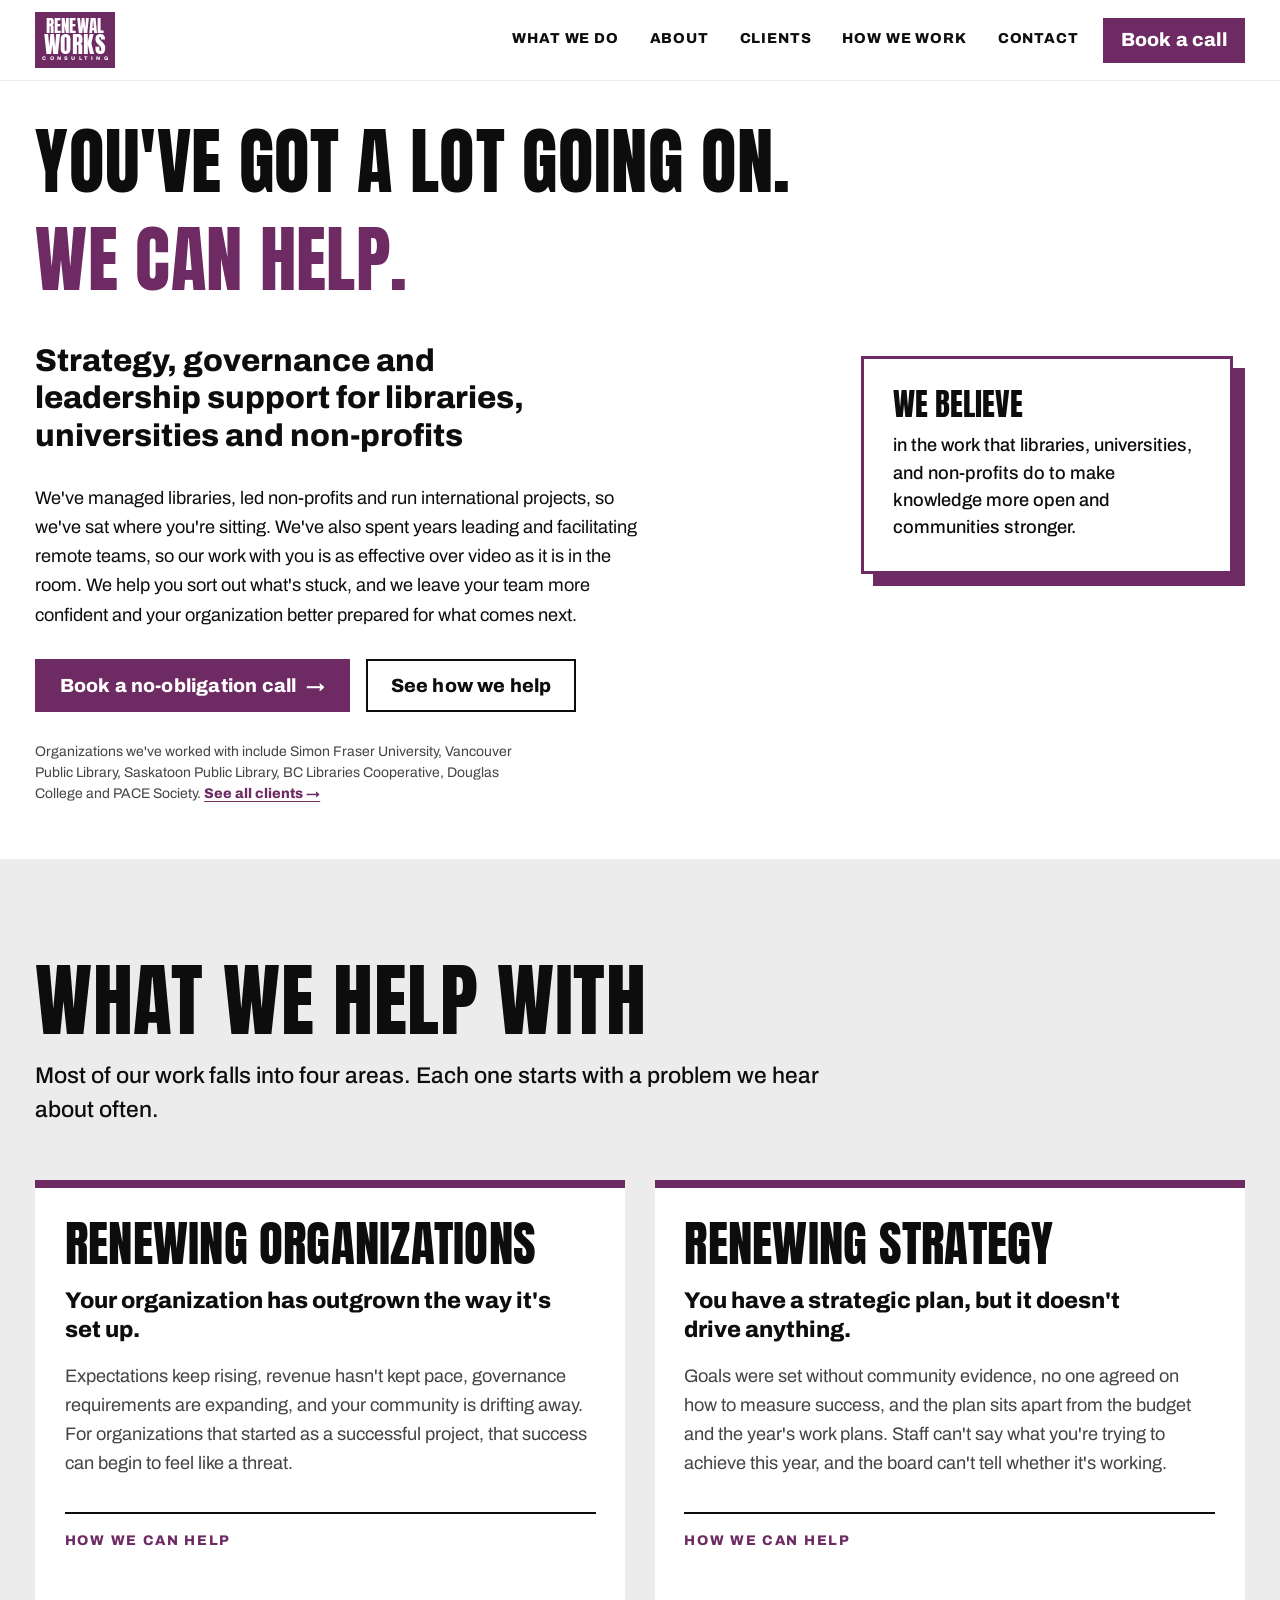
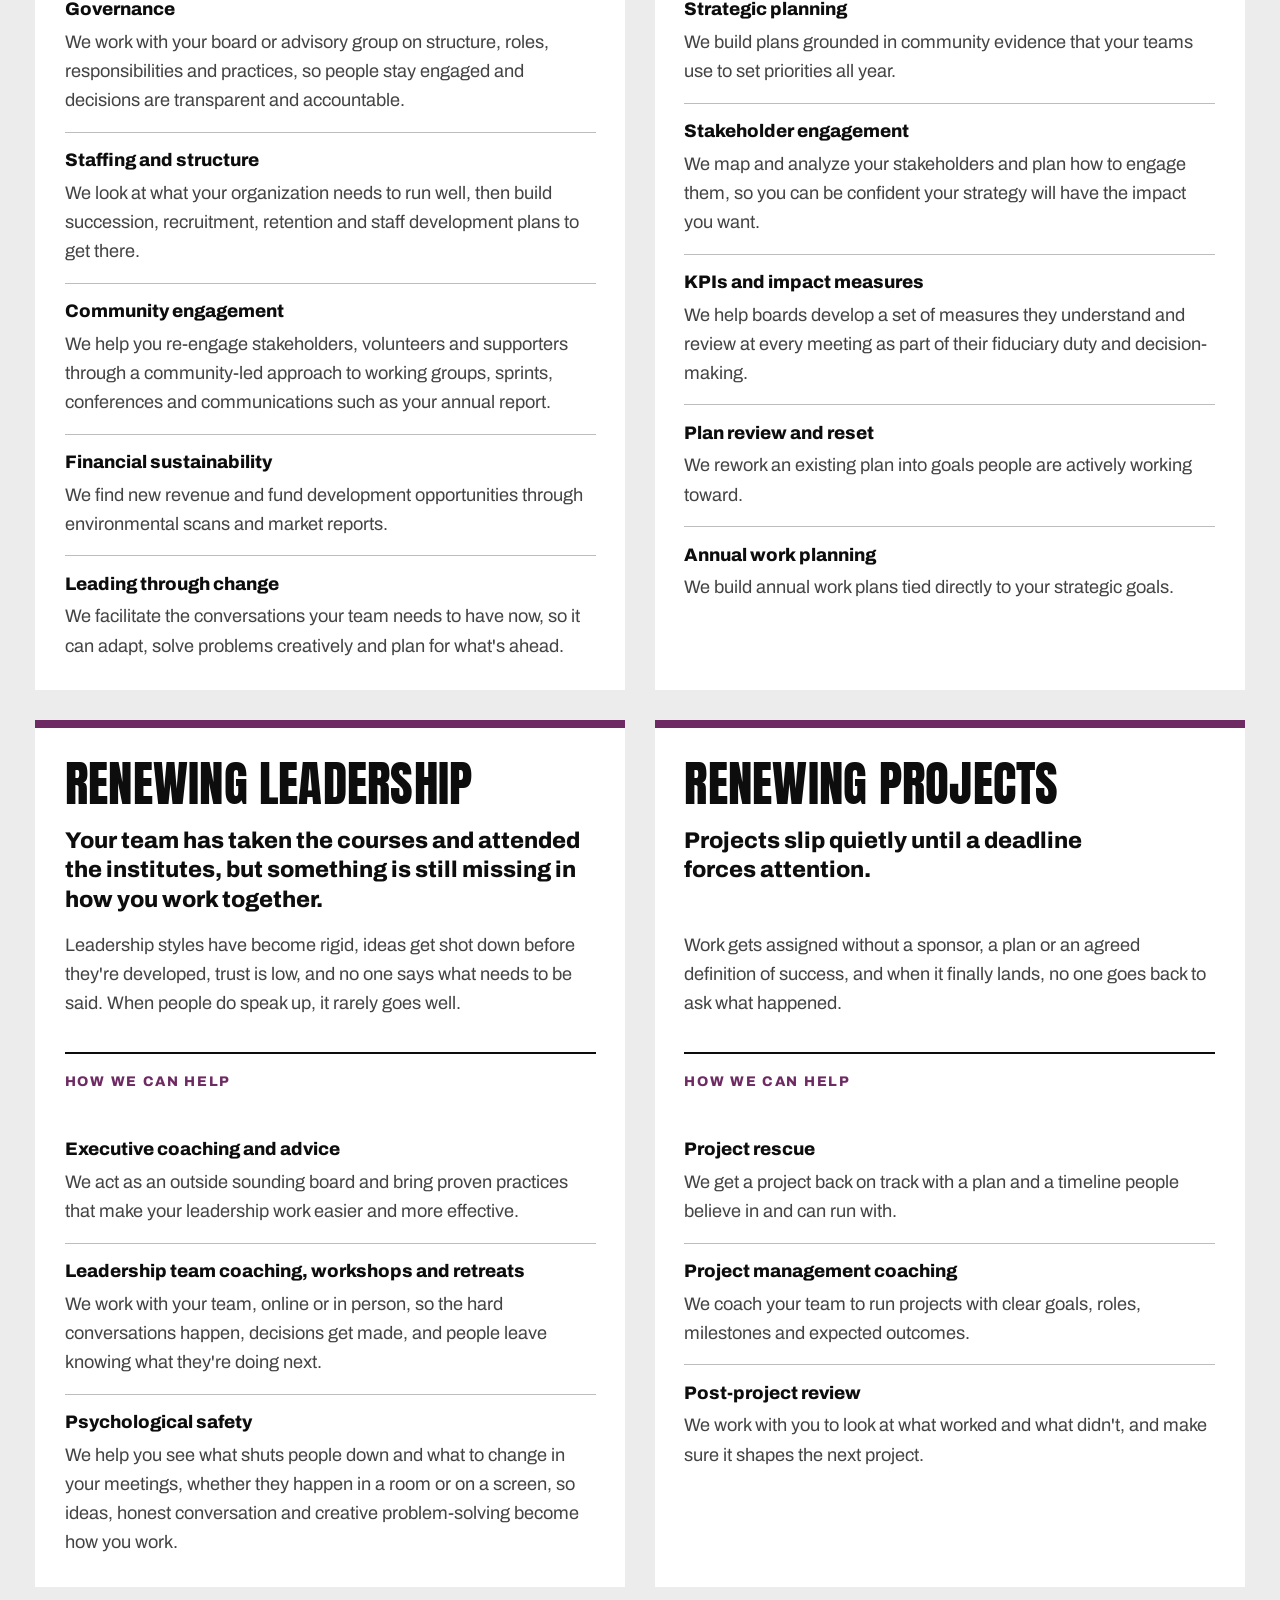
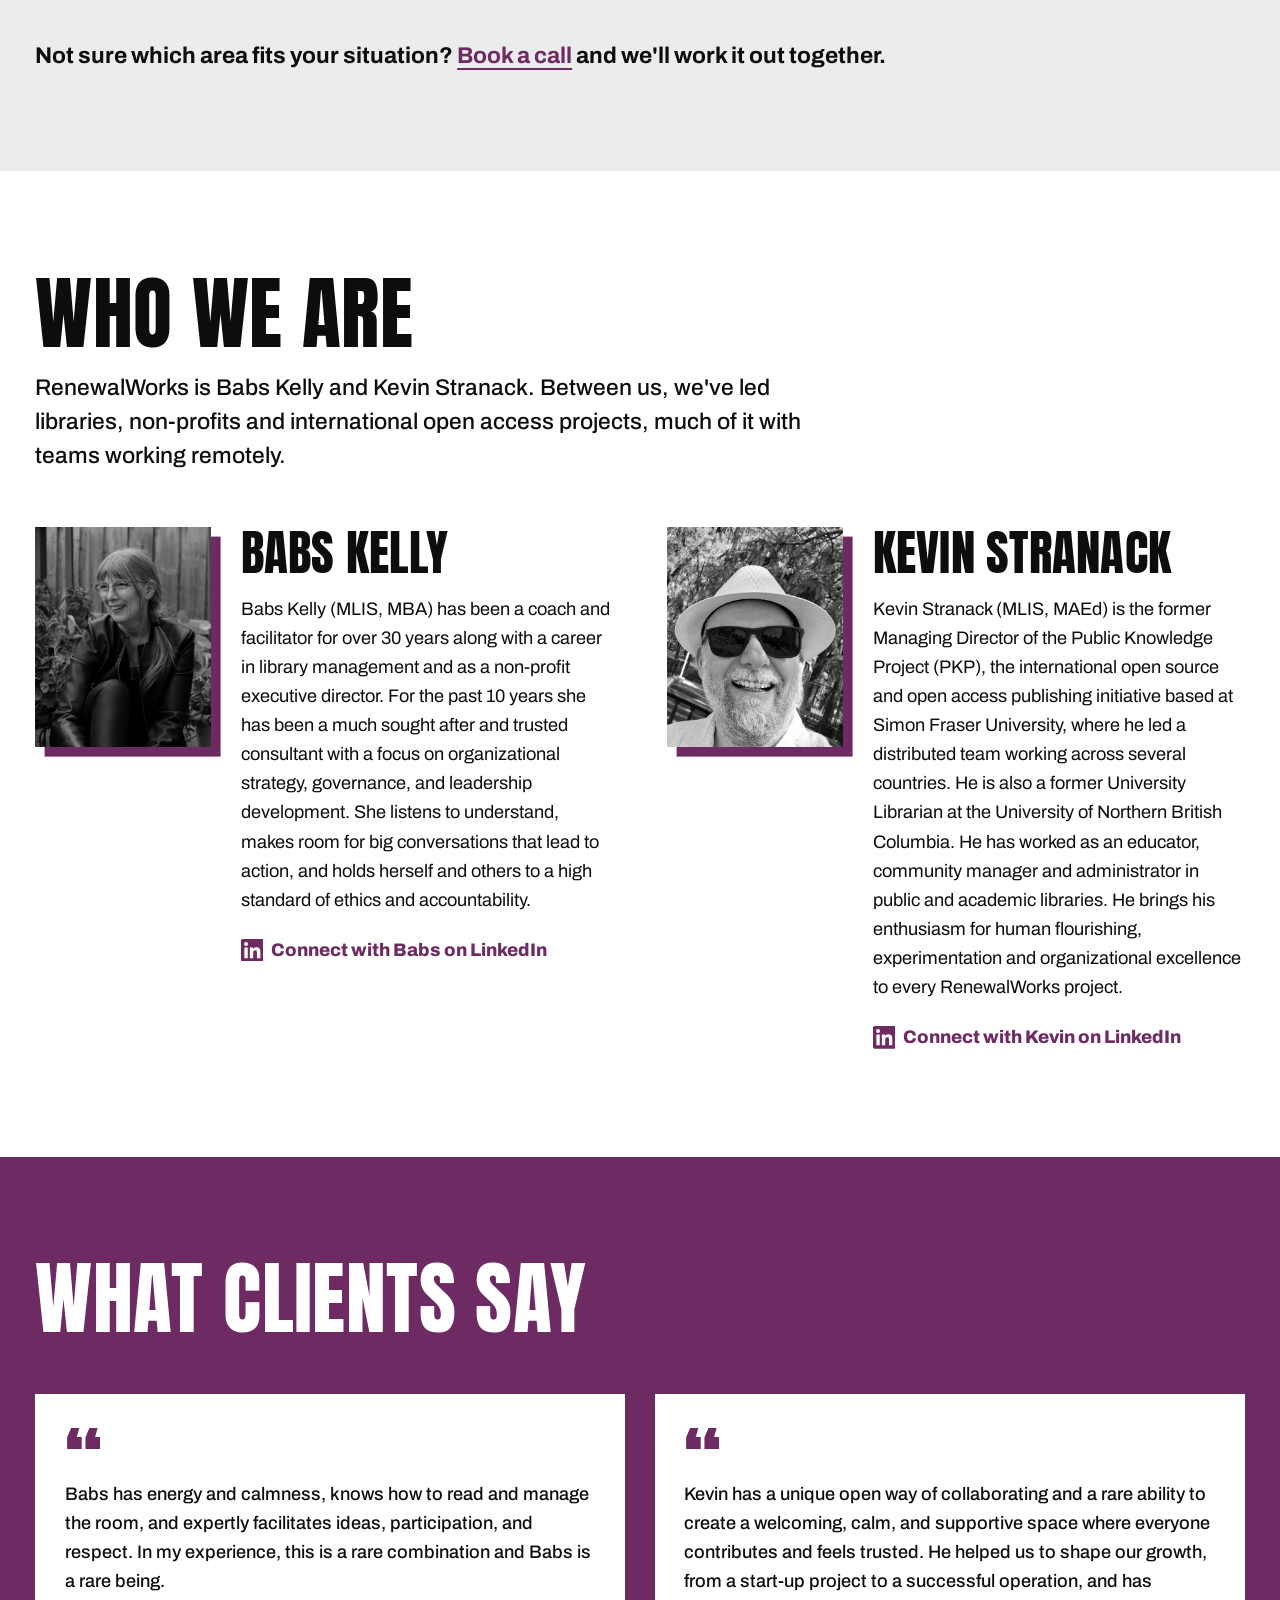
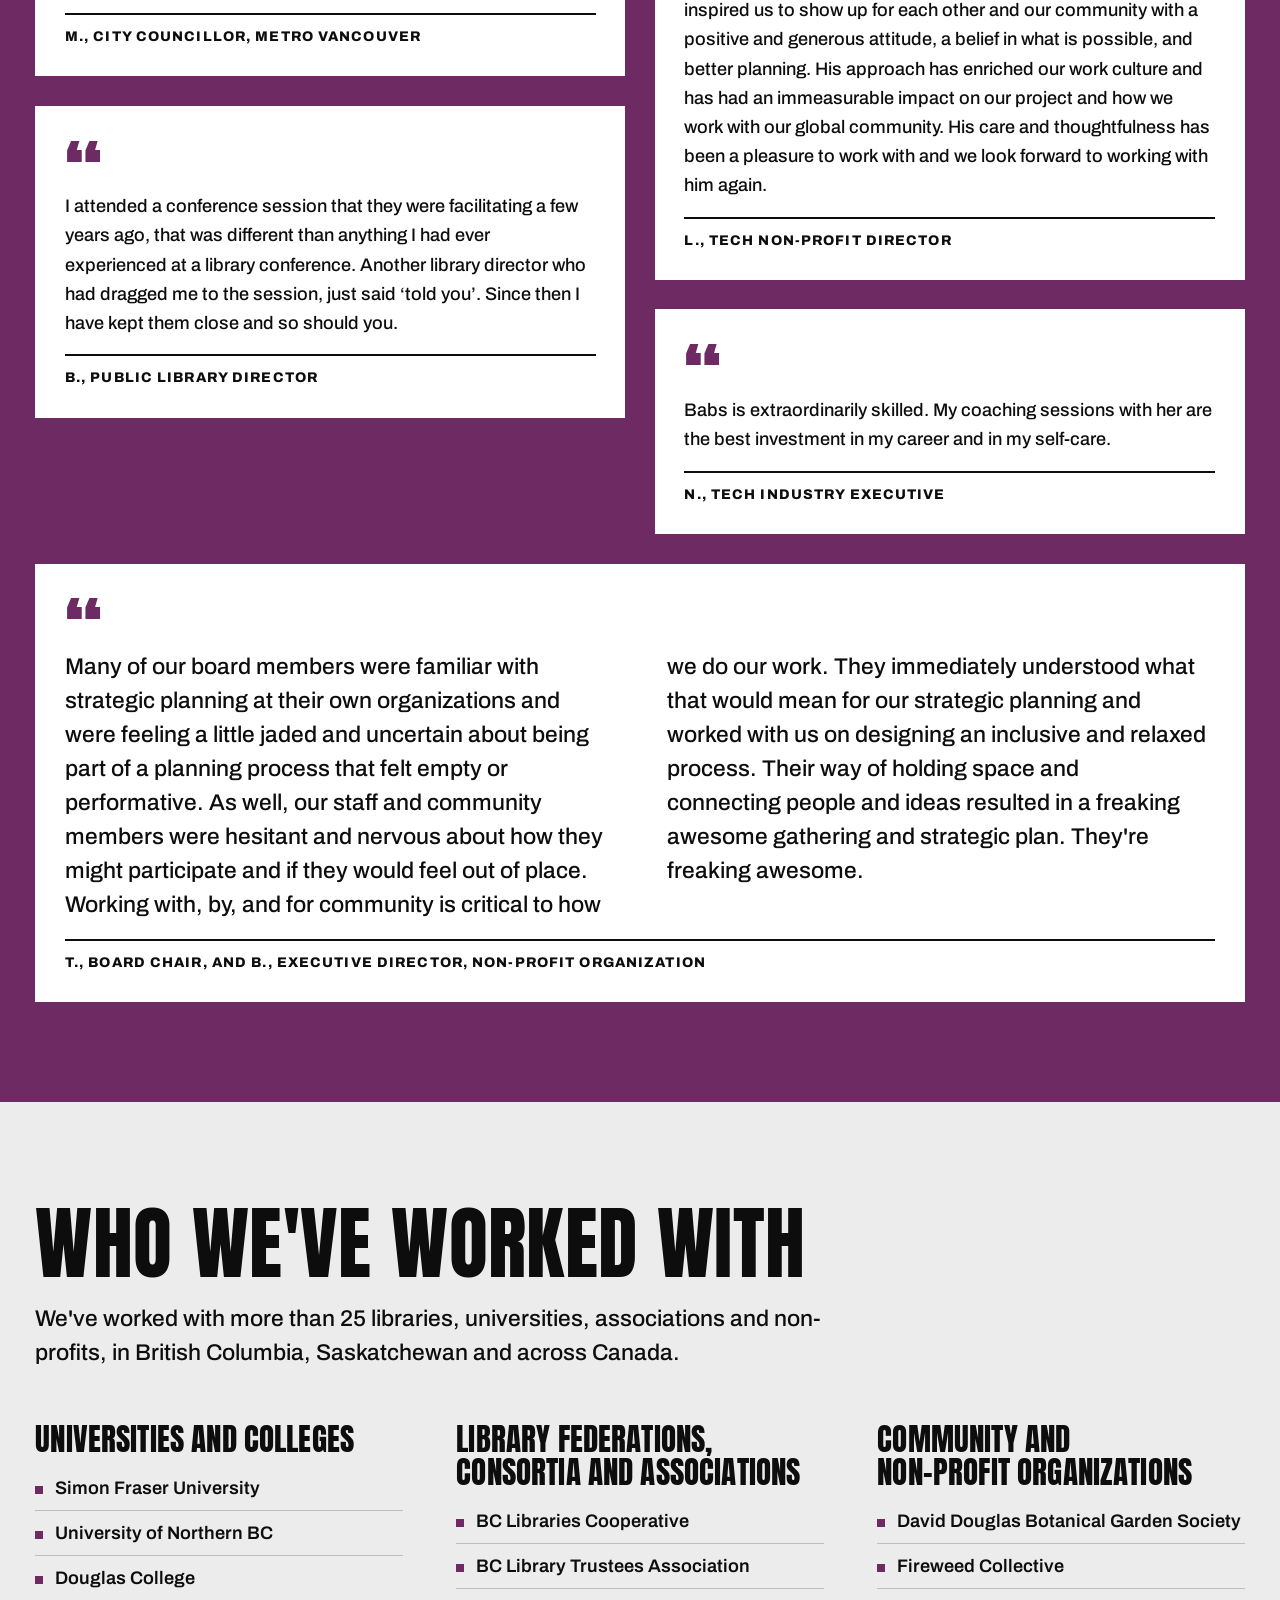
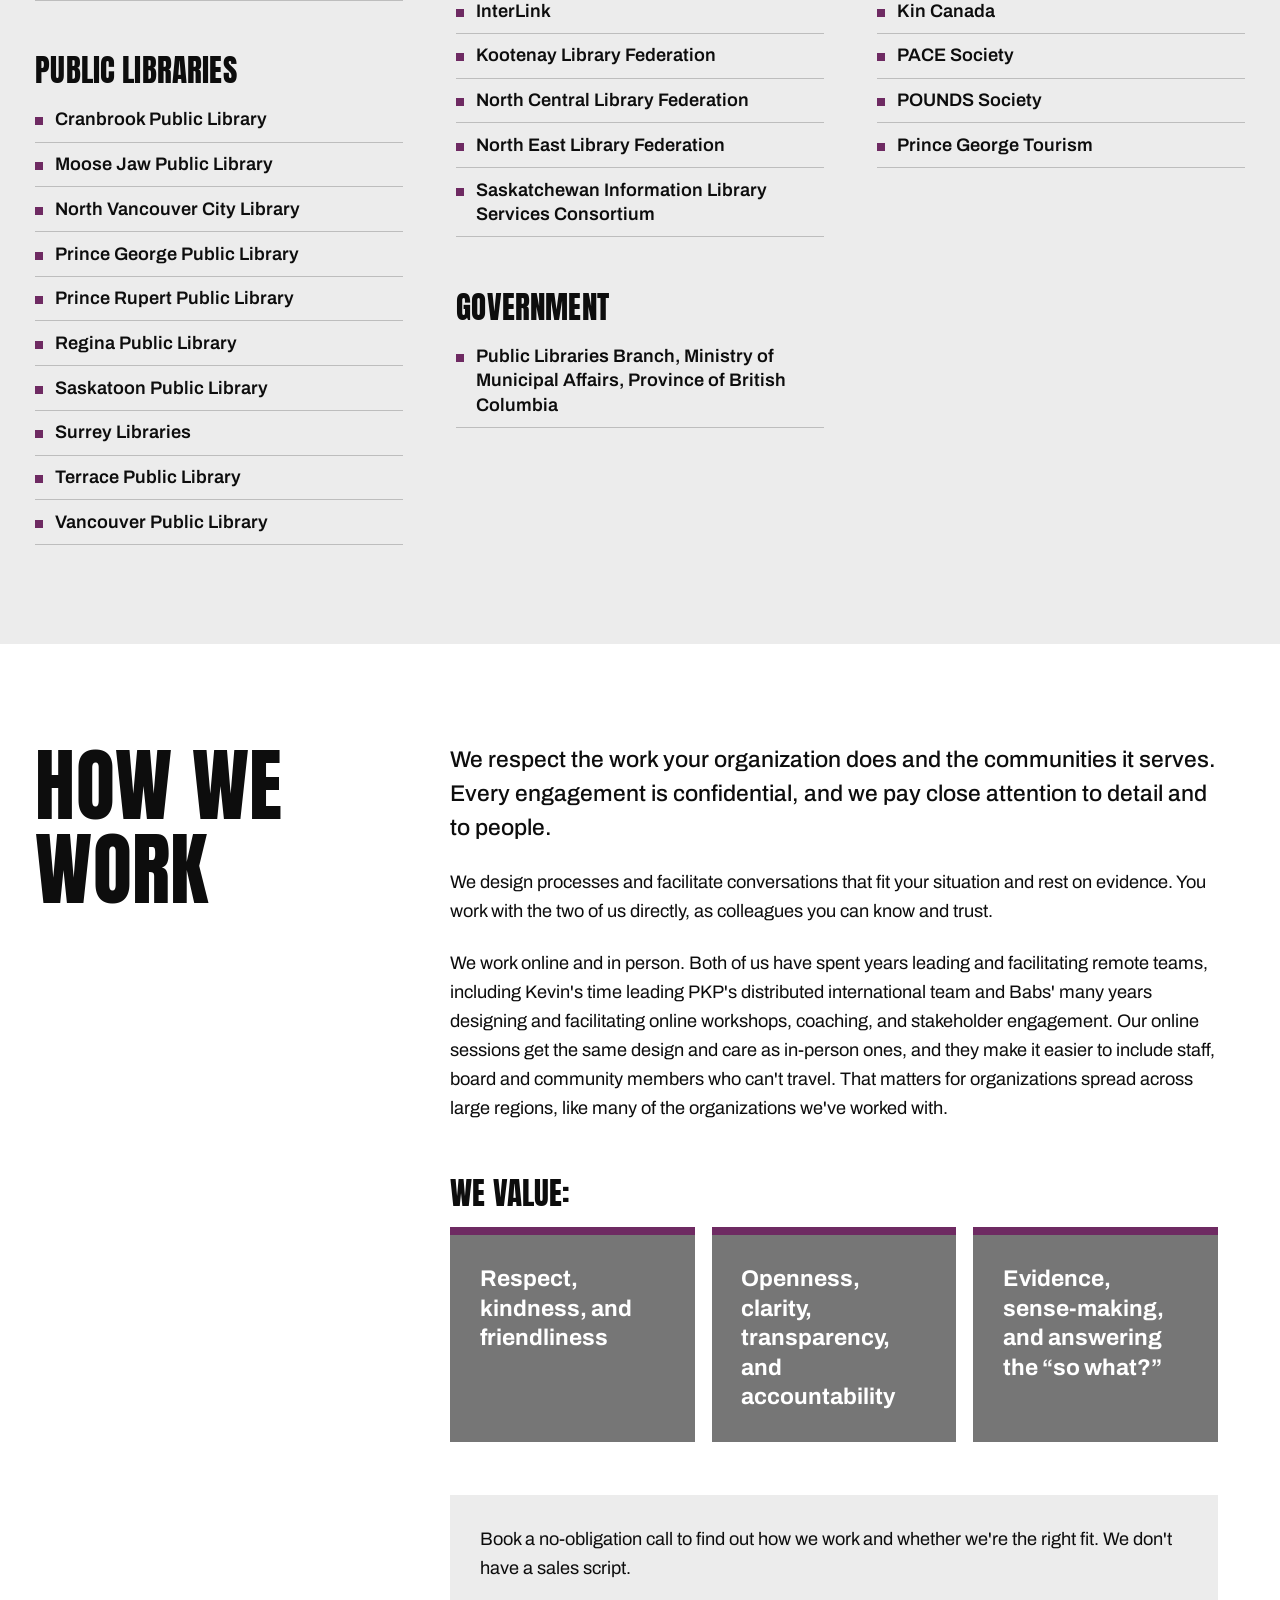
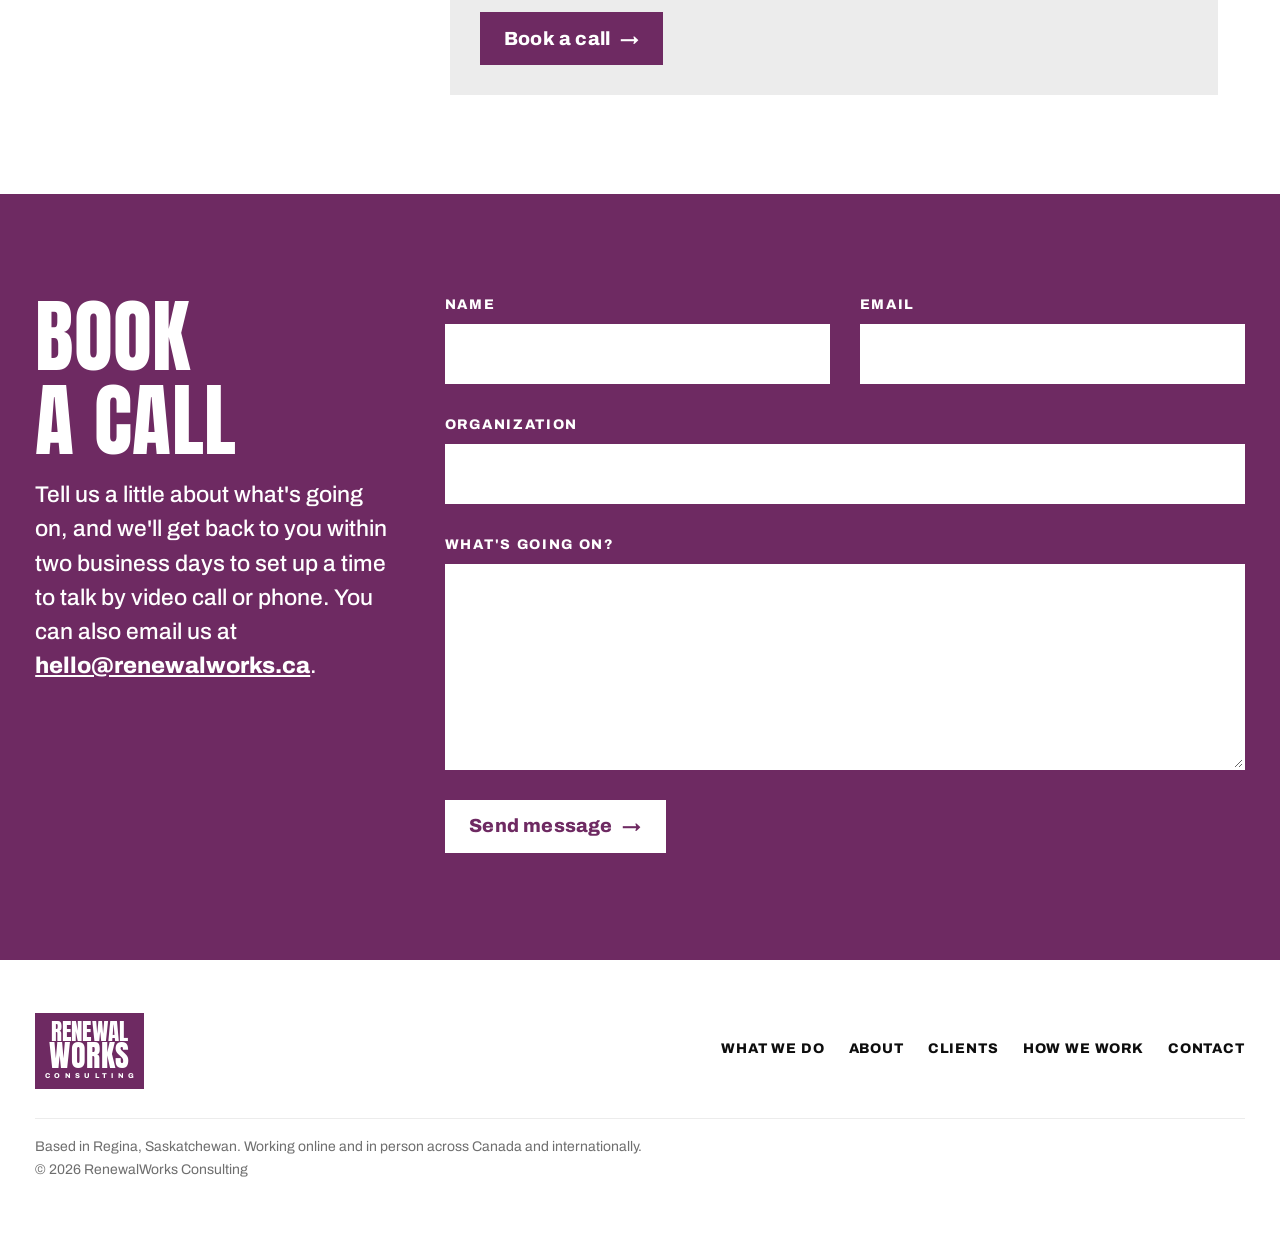
==== commit 57494e34: "Update index.html" ====
--- a/index.html
+++ b/index.html
@@ -170,12 +170,12 @@
           <span class="accent">We can help.</span>
         </h1>
         <p class="hero-strategy">Strategy, governance and leadership support for libraries, universities and non-profits</p>
-        <p class="hero-lead">We've run libraries, led non-profits and managed international projects, so we've sat where you're sitting. We've also spent years leading and facilitating remote teams, so our work with you is as effective over video as it is in the room. We help you sort out what's stuck, and we leave your team more confident and your organization better prepared for what comes next.</p>
+        <p class="hero-lead">We've managed libraries, led non-profits and run international projects, so we've sat where you're sitting. We've also spent years leading and facilitating remote teams, so our work with you is as effective over video as it is in the room. We help you sort out what's stuck, and we leave your team more confident and your organization better prepared for what comes next.</p>
         <div class="cluster hero-actions">
           <a class="btn btn--accent" href="#contact">Book a no-obligation call <span aria-hidden="true">&rarr;</span></a>
           <a class="btn btn--outline" href="#focus-areas">See how we help</a>
         </div>
-        <p class="hero-clients">Clients include Simon Fraser University, Vancouver Public Library, Saskatoon Public Library, BC Libraries Cooperative, Douglas College and PACE Society. <a href="#clients">See all clients <span aria-hidden="true">&rarr;</span></a></p>
+        <p class="hero-clients">Organizations we've worked with include Simon Fraser University, Vancouver Public Library, Saskatoon Public Library, BC Libraries Cooperative, Douglas College and PACE Society. <a href="#clients">See all clients <span aria-hidden="true">&rarr;</span></a></p>
         <aside class="hero-belief">
           <p><strong class="belief-kicker">We believe</strong> in the work that libraries, universities, and non-profits do to make knowledge more open and communities stronger.</p>
         </aside>
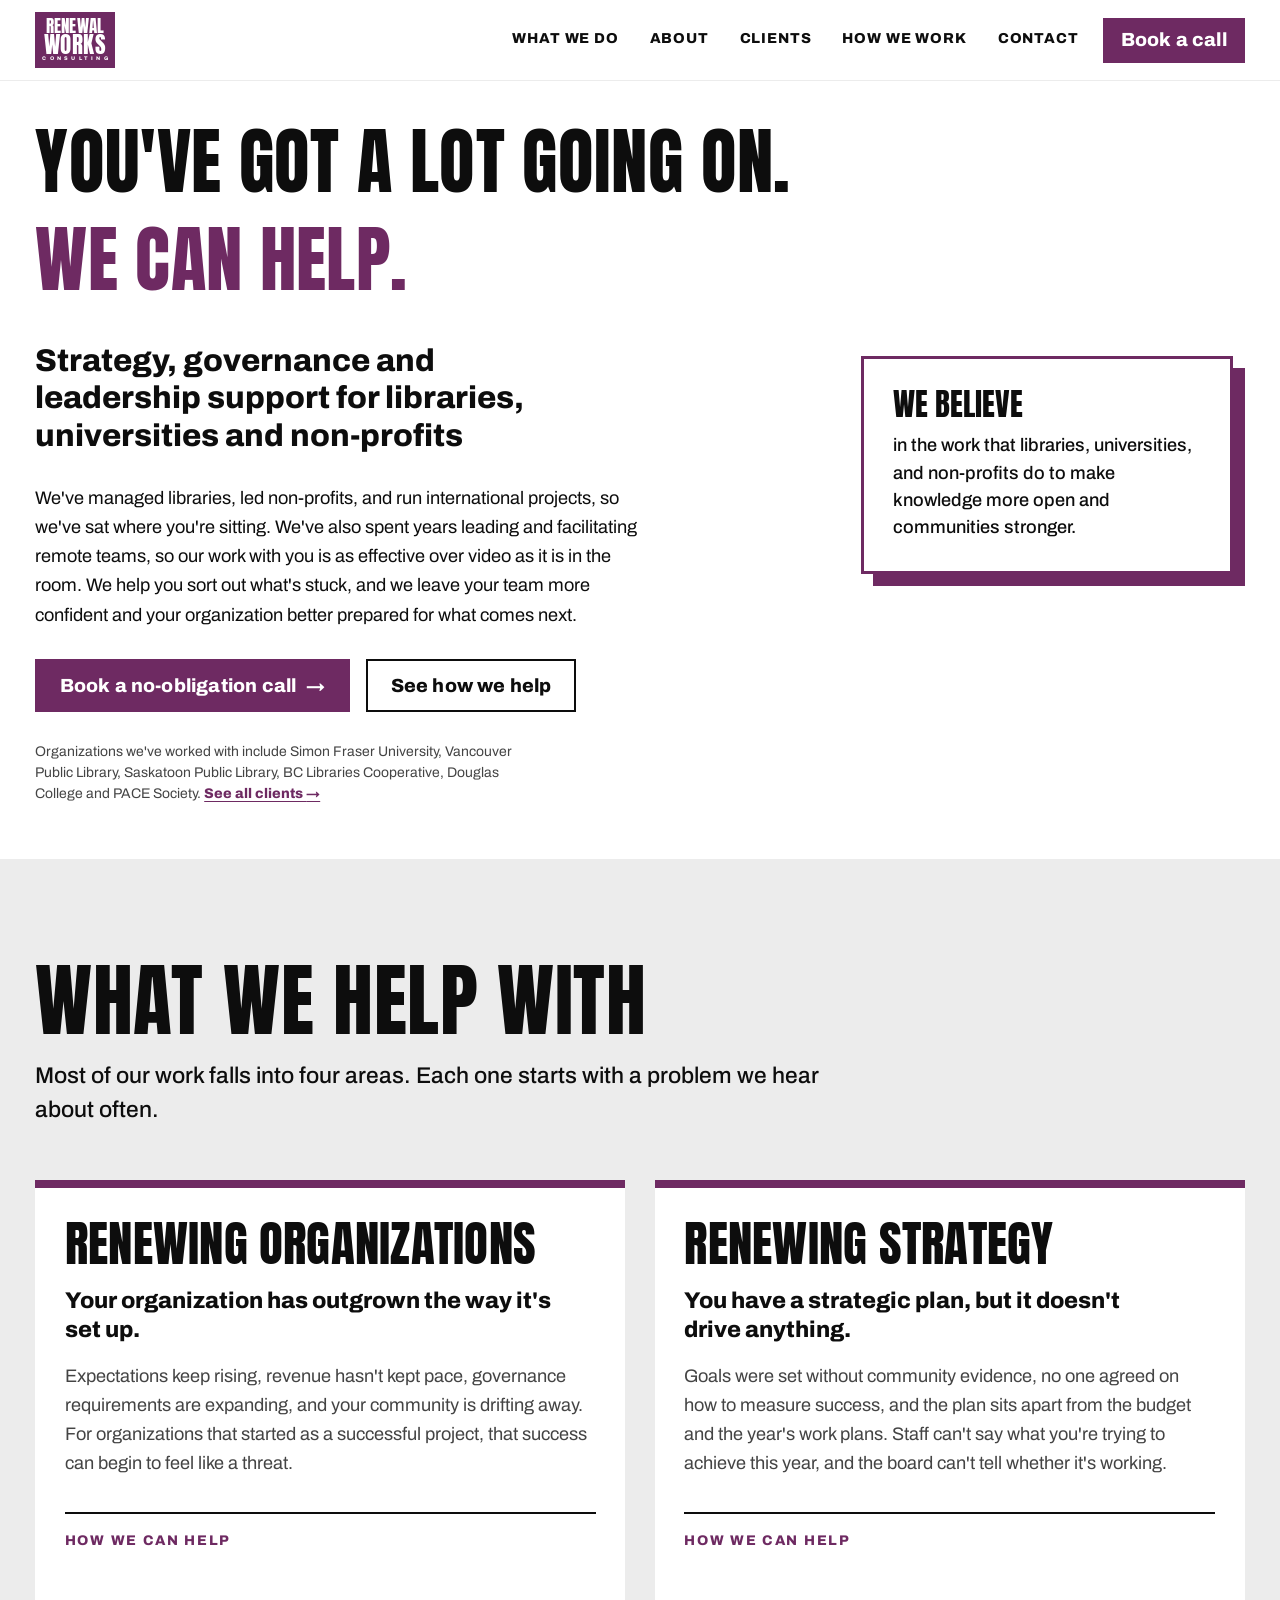
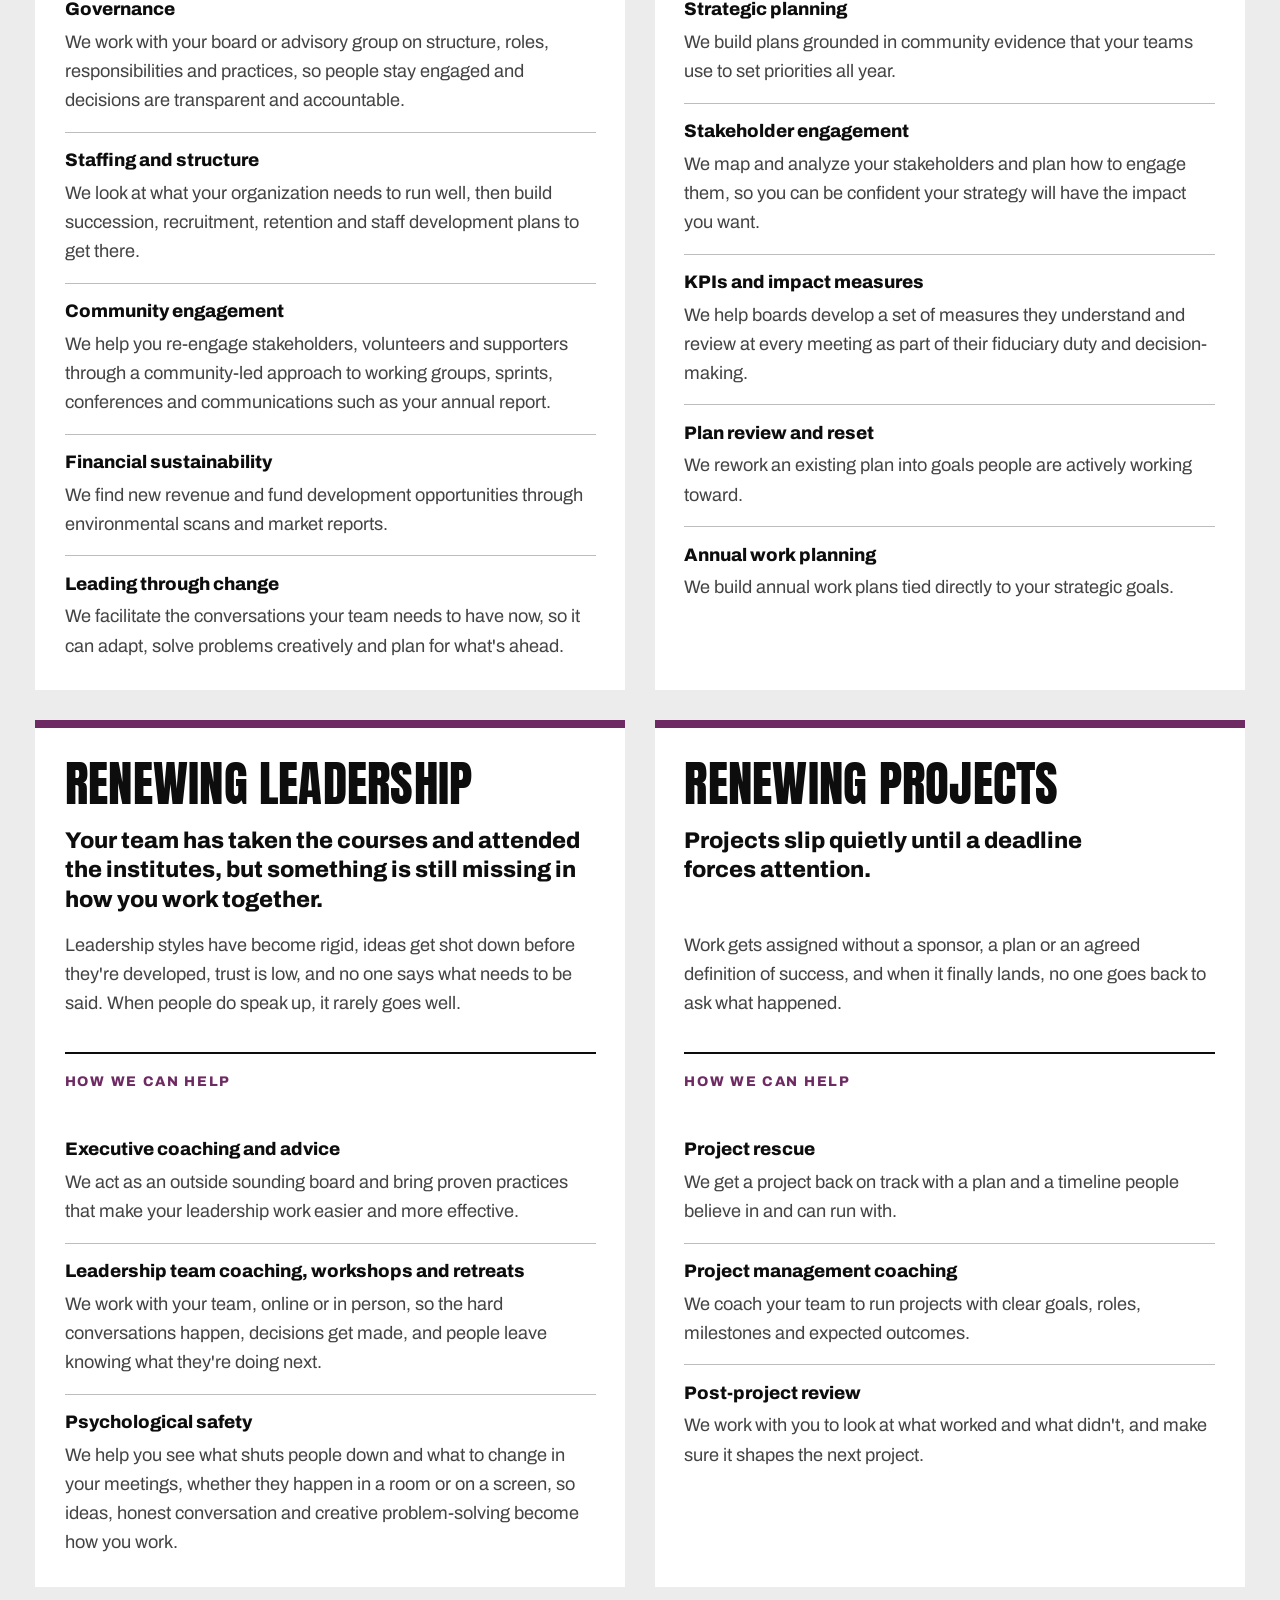
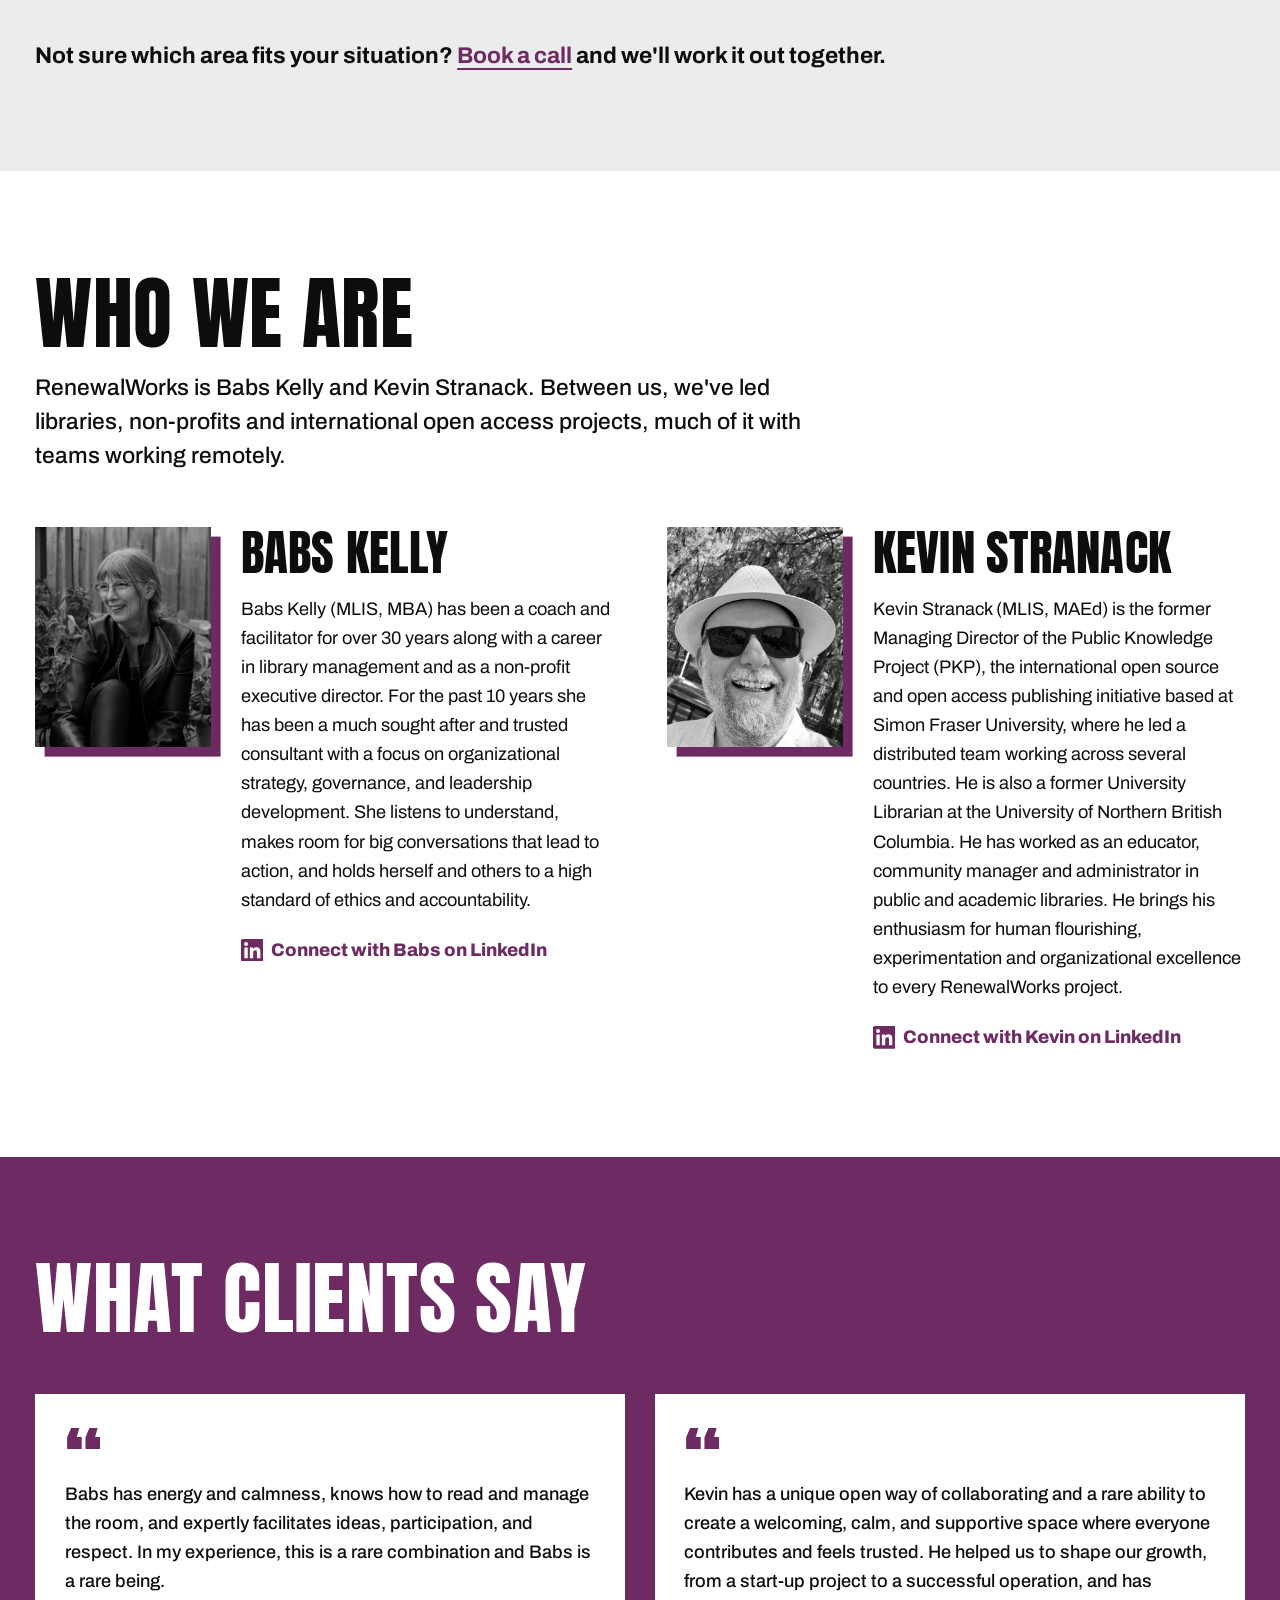
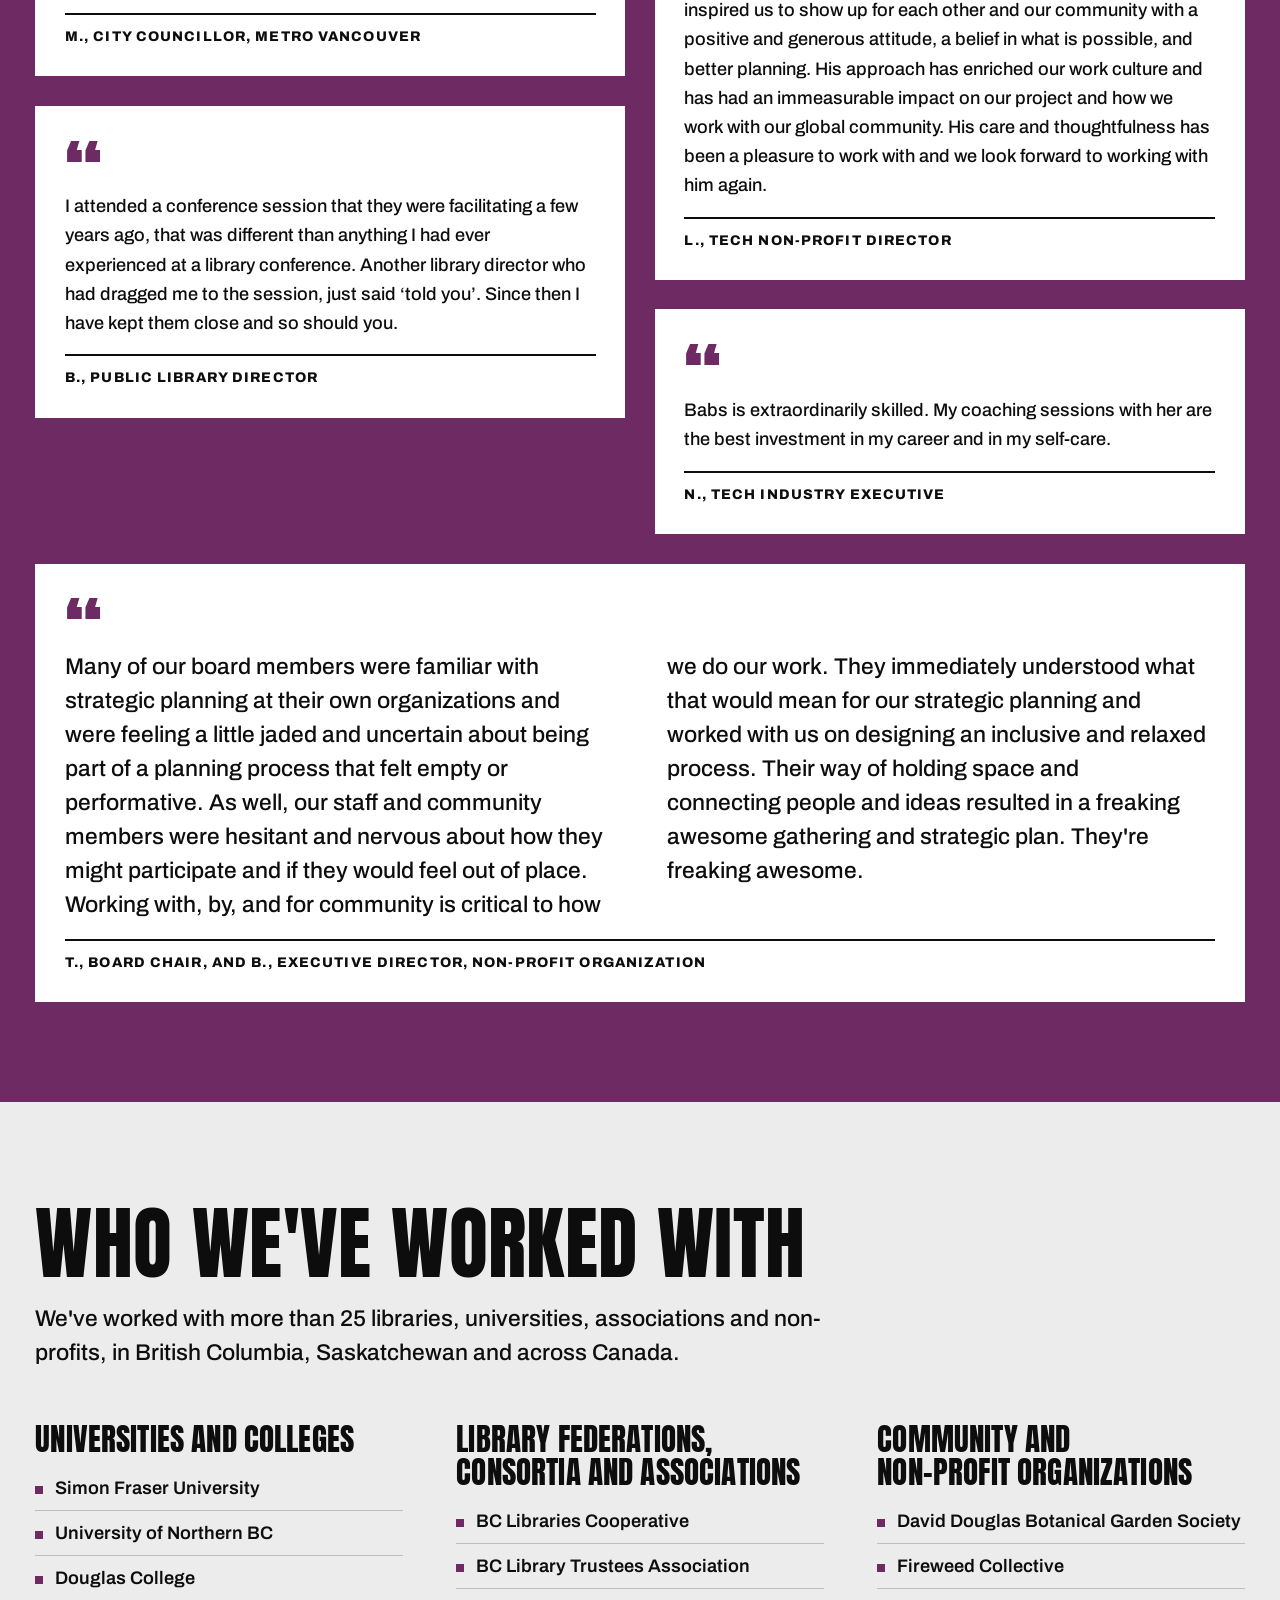
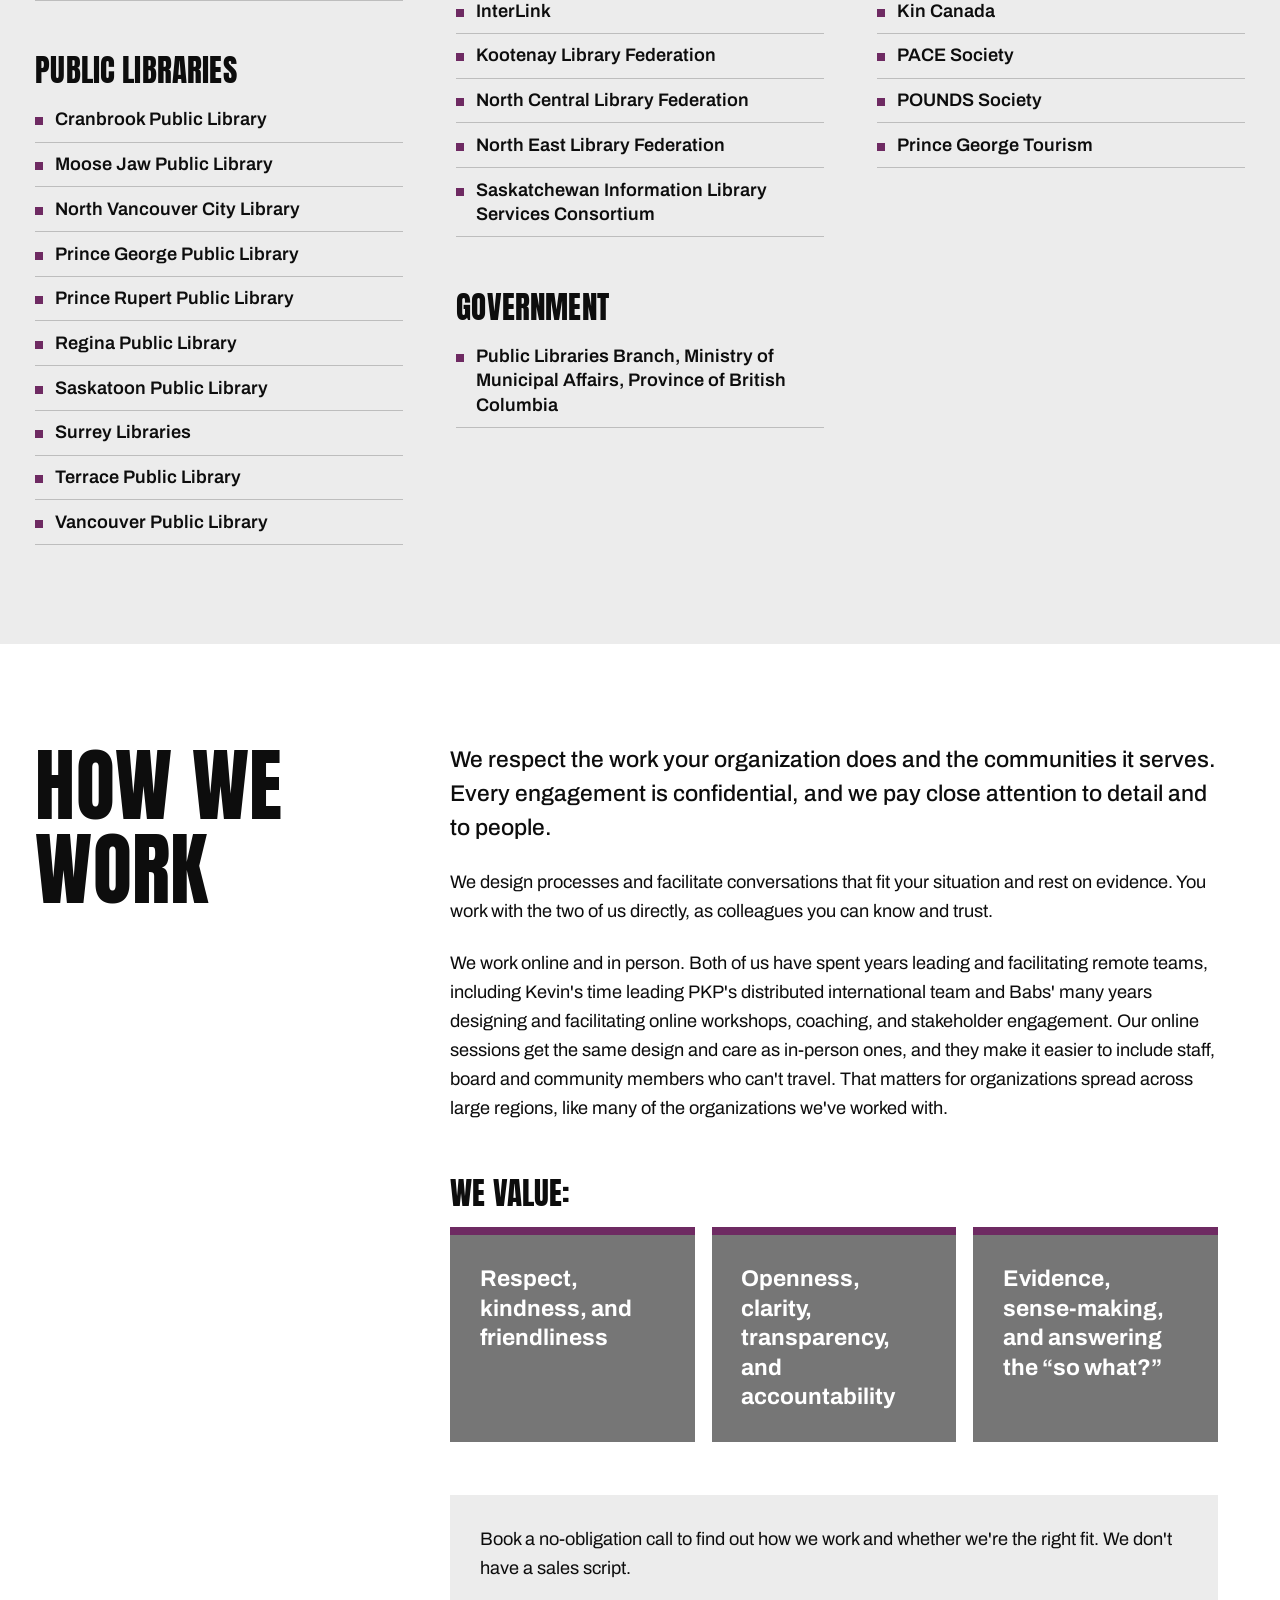
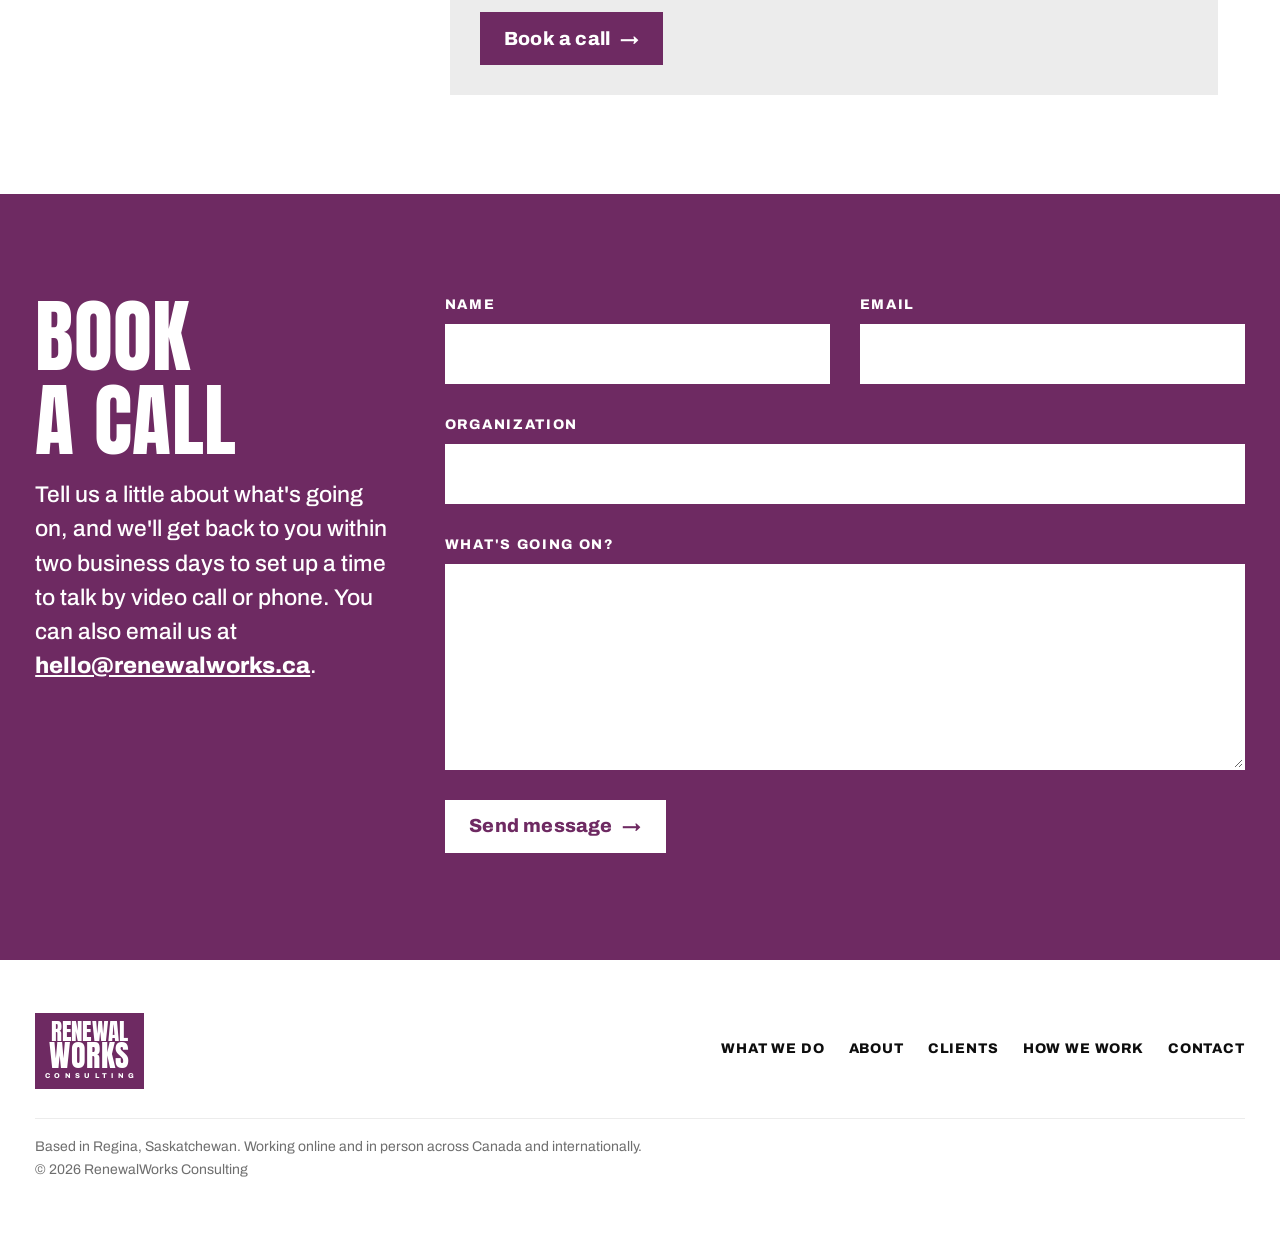
==== commit 4b4021a2: "Update index.html" ====
--- a/index.html
+++ b/index.html
@@ -170,7 +170,7 @@
           <span class="accent">We can help.</span>
         </h1>
         <p class="hero-strategy">Strategy, governance and leadership support for libraries, universities and non-profits</p>
-        <p class="hero-lead">We've managed libraries, led non-profits and run international projects, so we've sat where you're sitting. We've also spent years leading and facilitating remote teams, so our work with you is as effective over video as it is in the room. We help you sort out what's stuck, and we leave your team more confident and your organization better prepared for what comes next.</p>
+        <p class="hero-lead">We've managed libraries, led non-profits, and run international projects, so we've sat where you're sitting. We've also spent years leading and facilitating remote teams, so our work with you is as effective over video as it is in the room. We help you sort out what's stuck, and we leave your team more confident and your organization better prepared for what comes next.</p>
         <div class="cluster hero-actions">
           <a class="btn btn--accent" href="#contact">Book a no-obligation call <span aria-hidden="true">&rarr;</span></a>
           <a class="btn btn--outline" href="#focus-areas">See how we help</a>
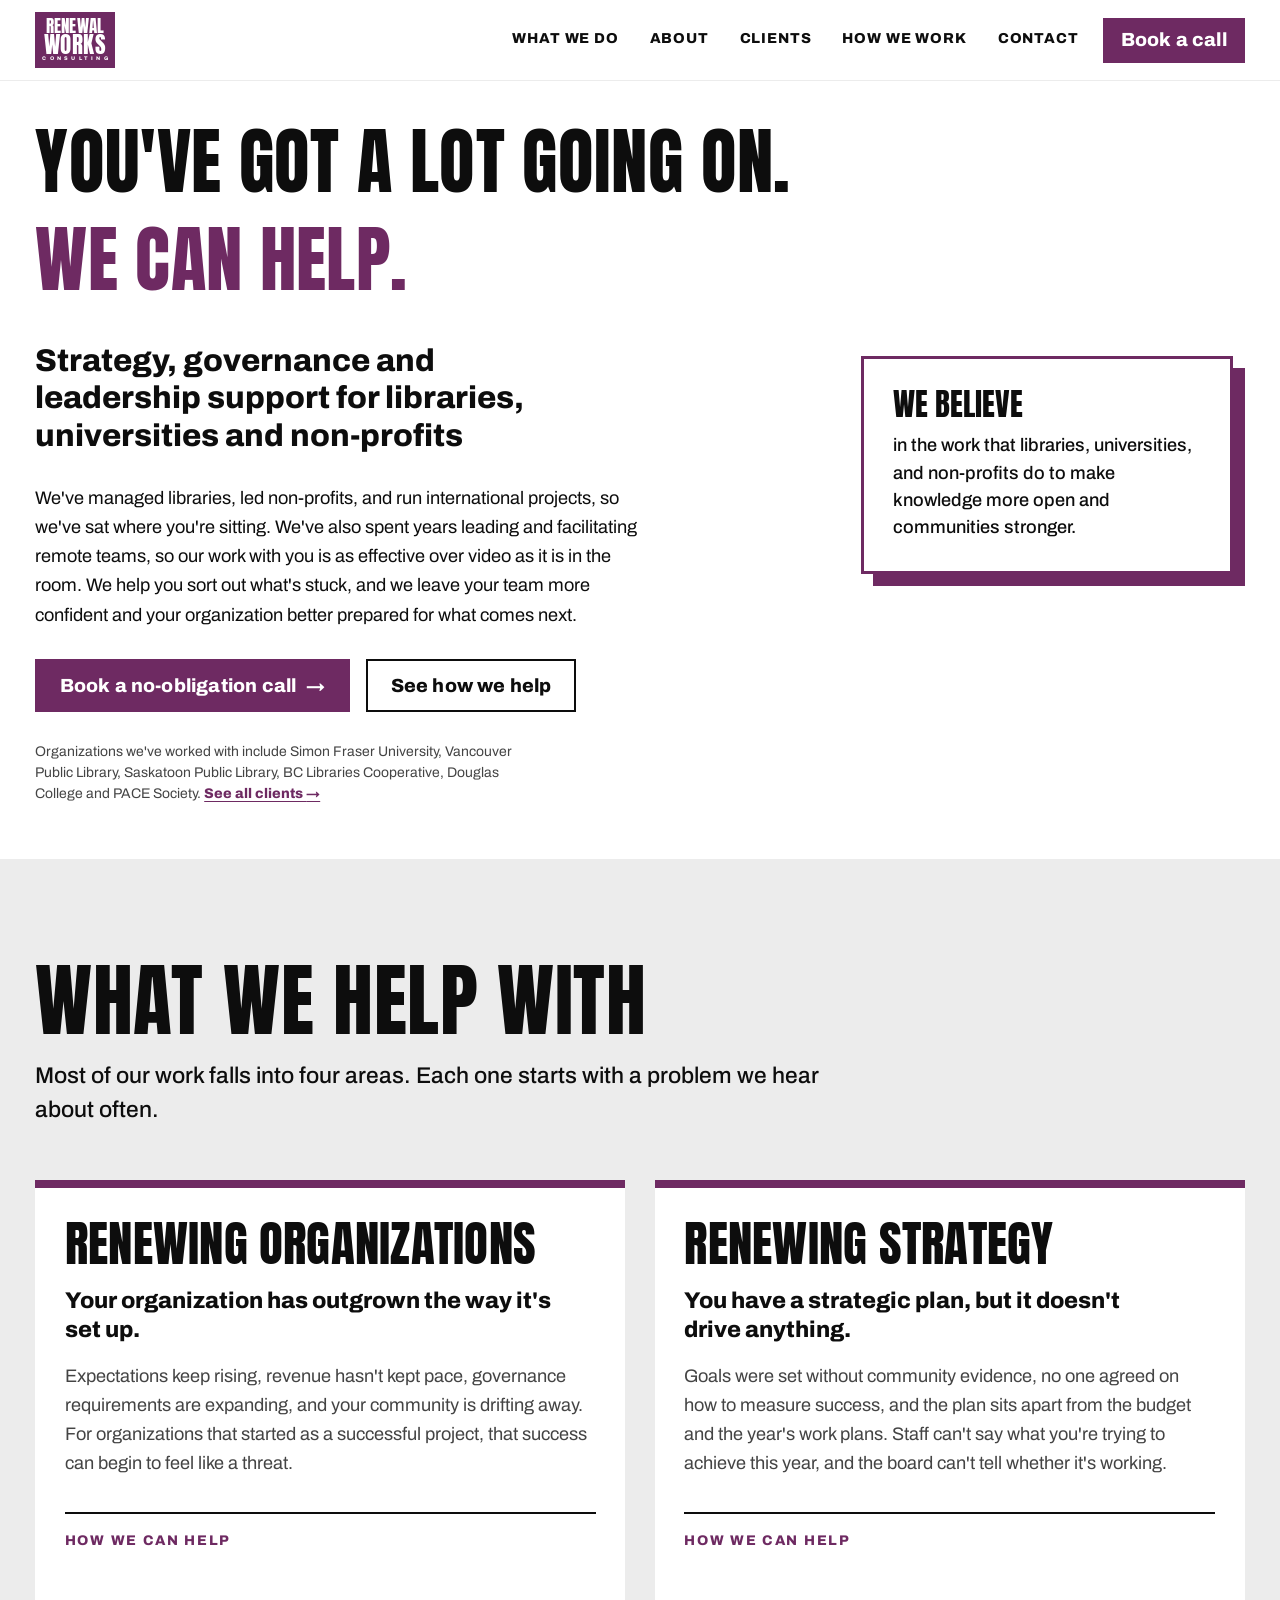
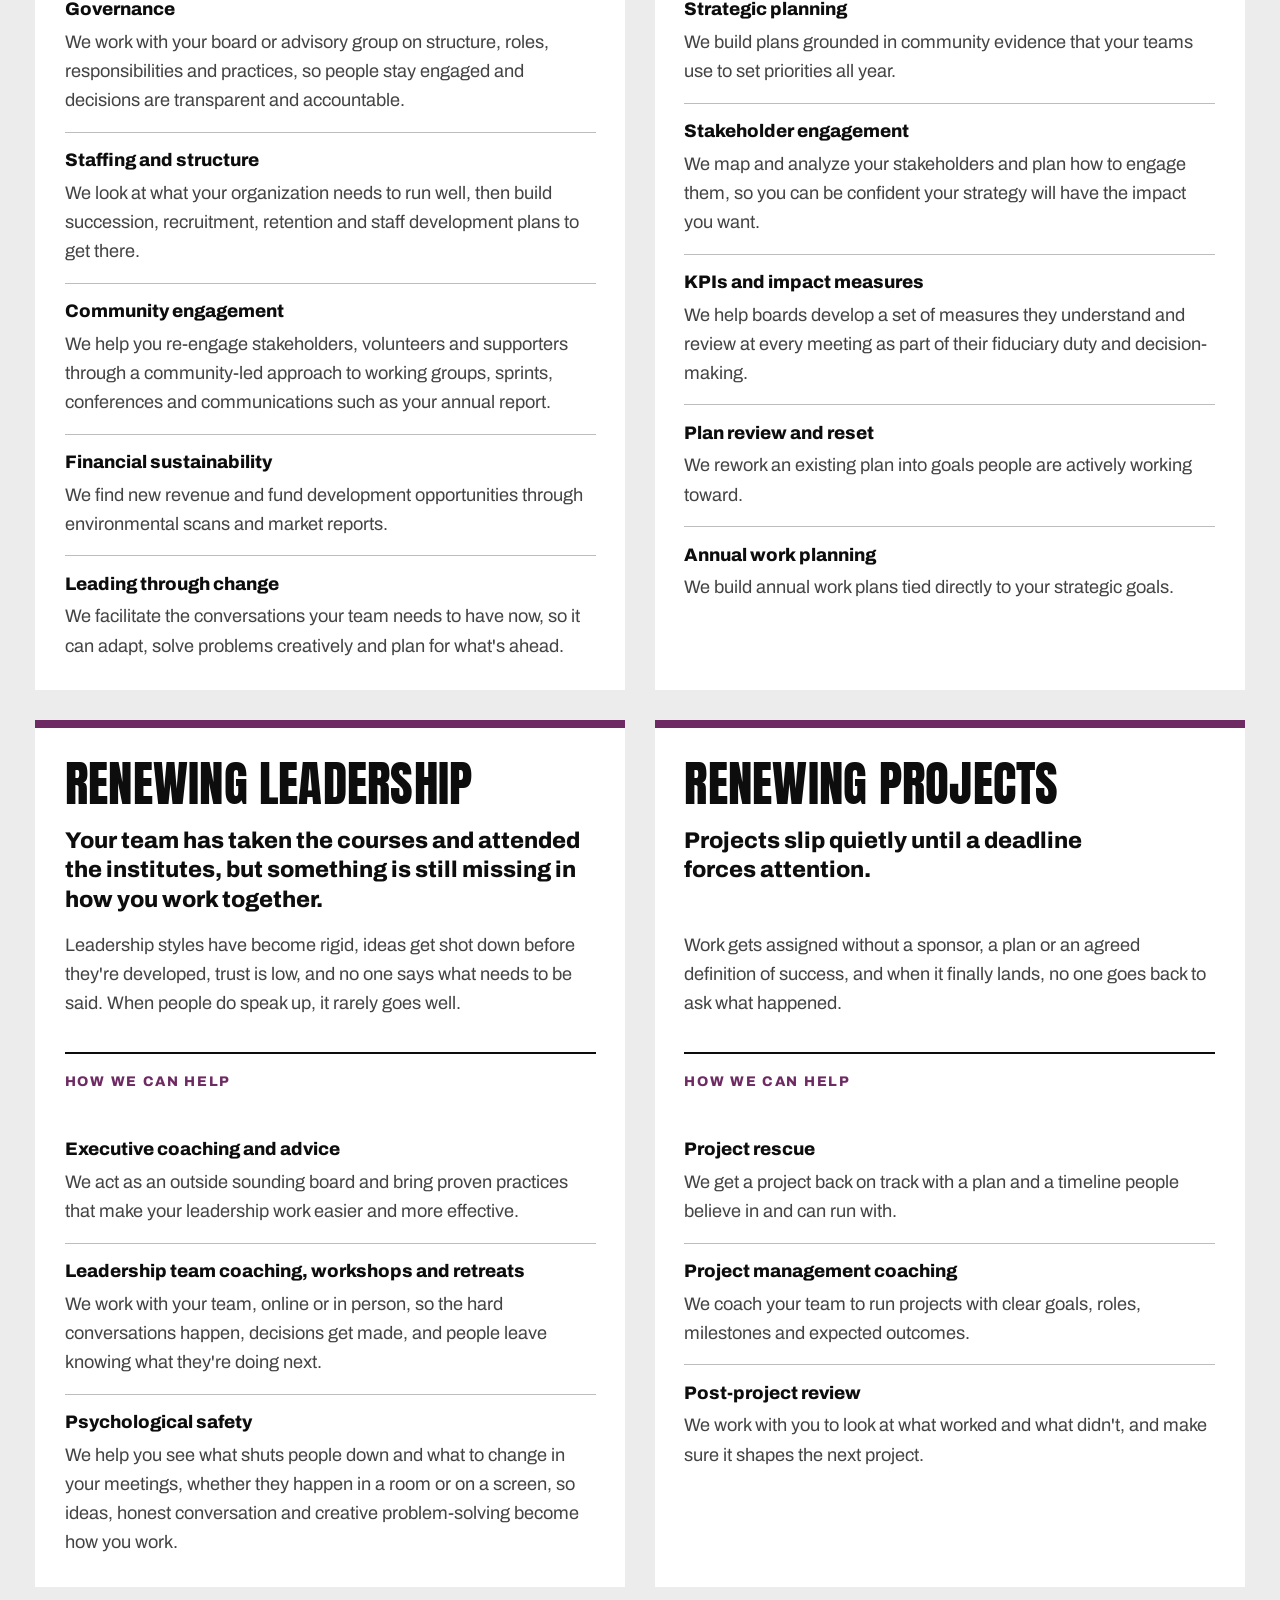
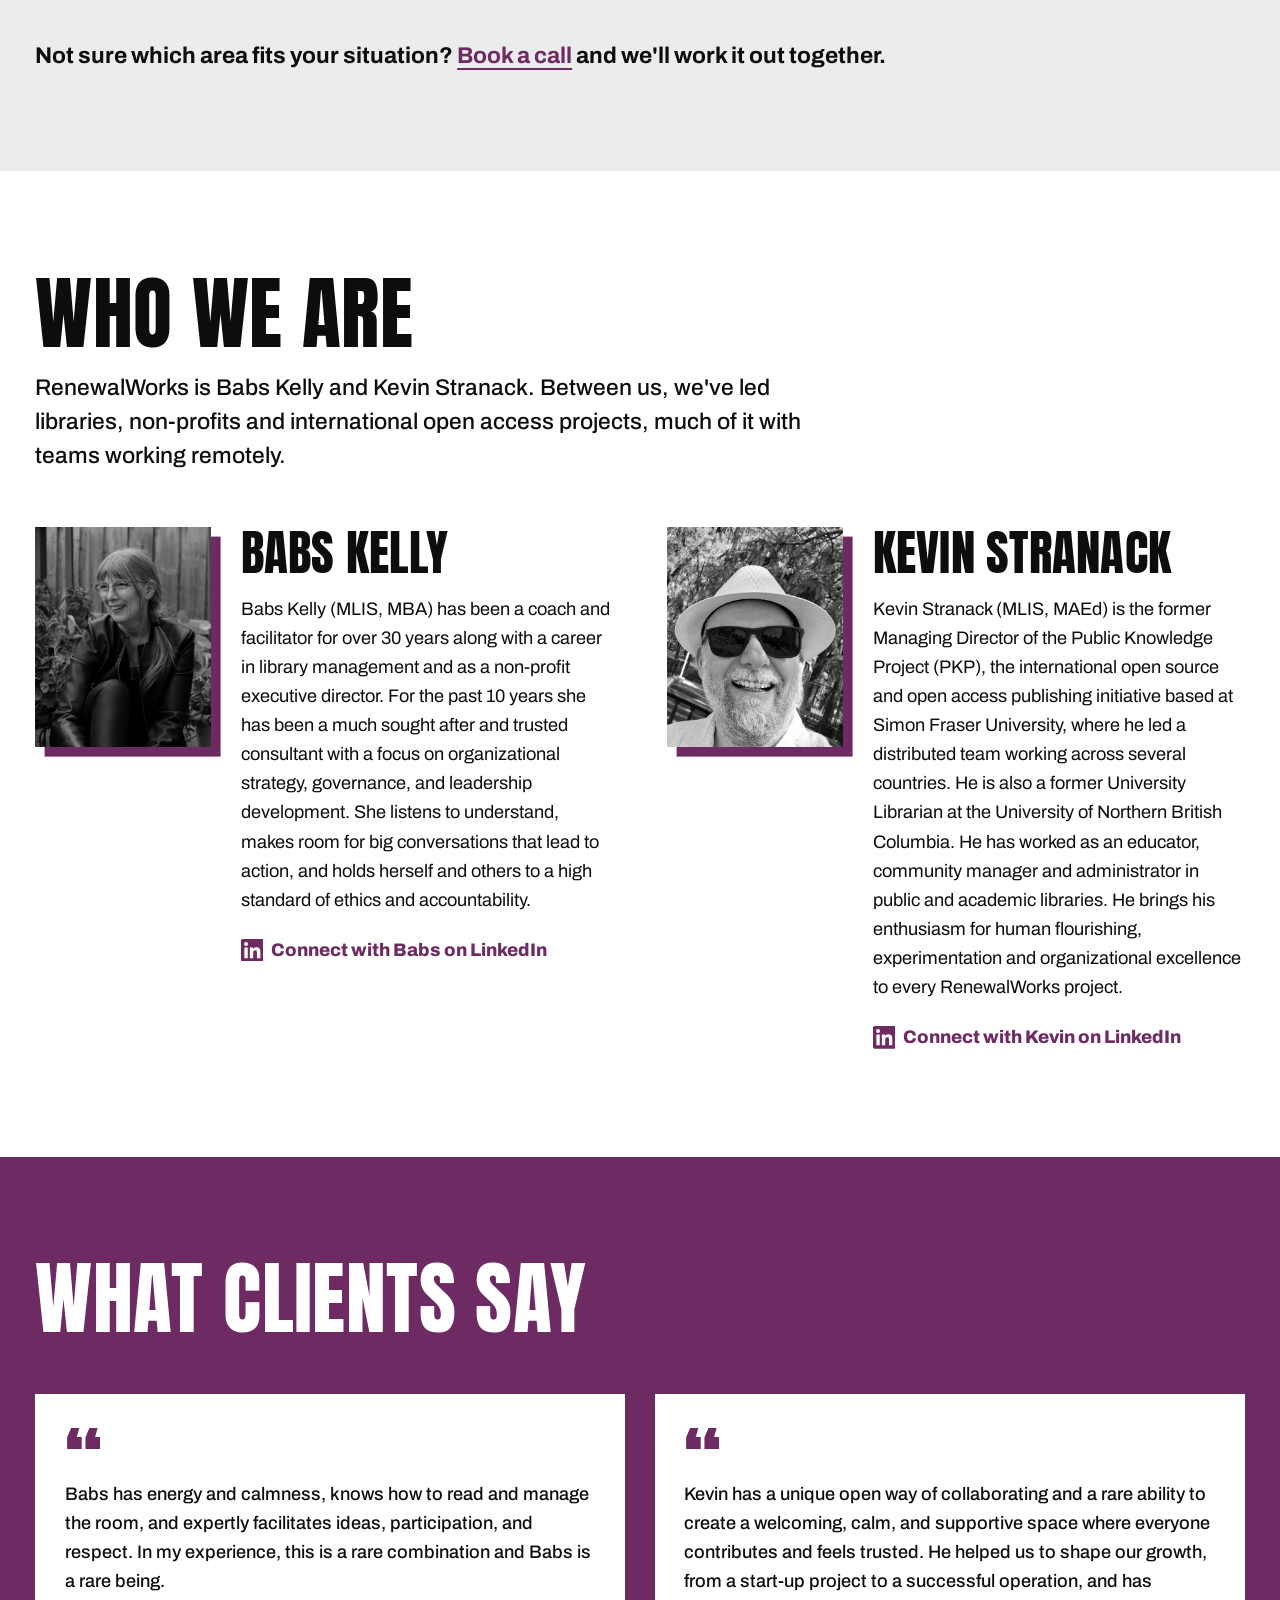
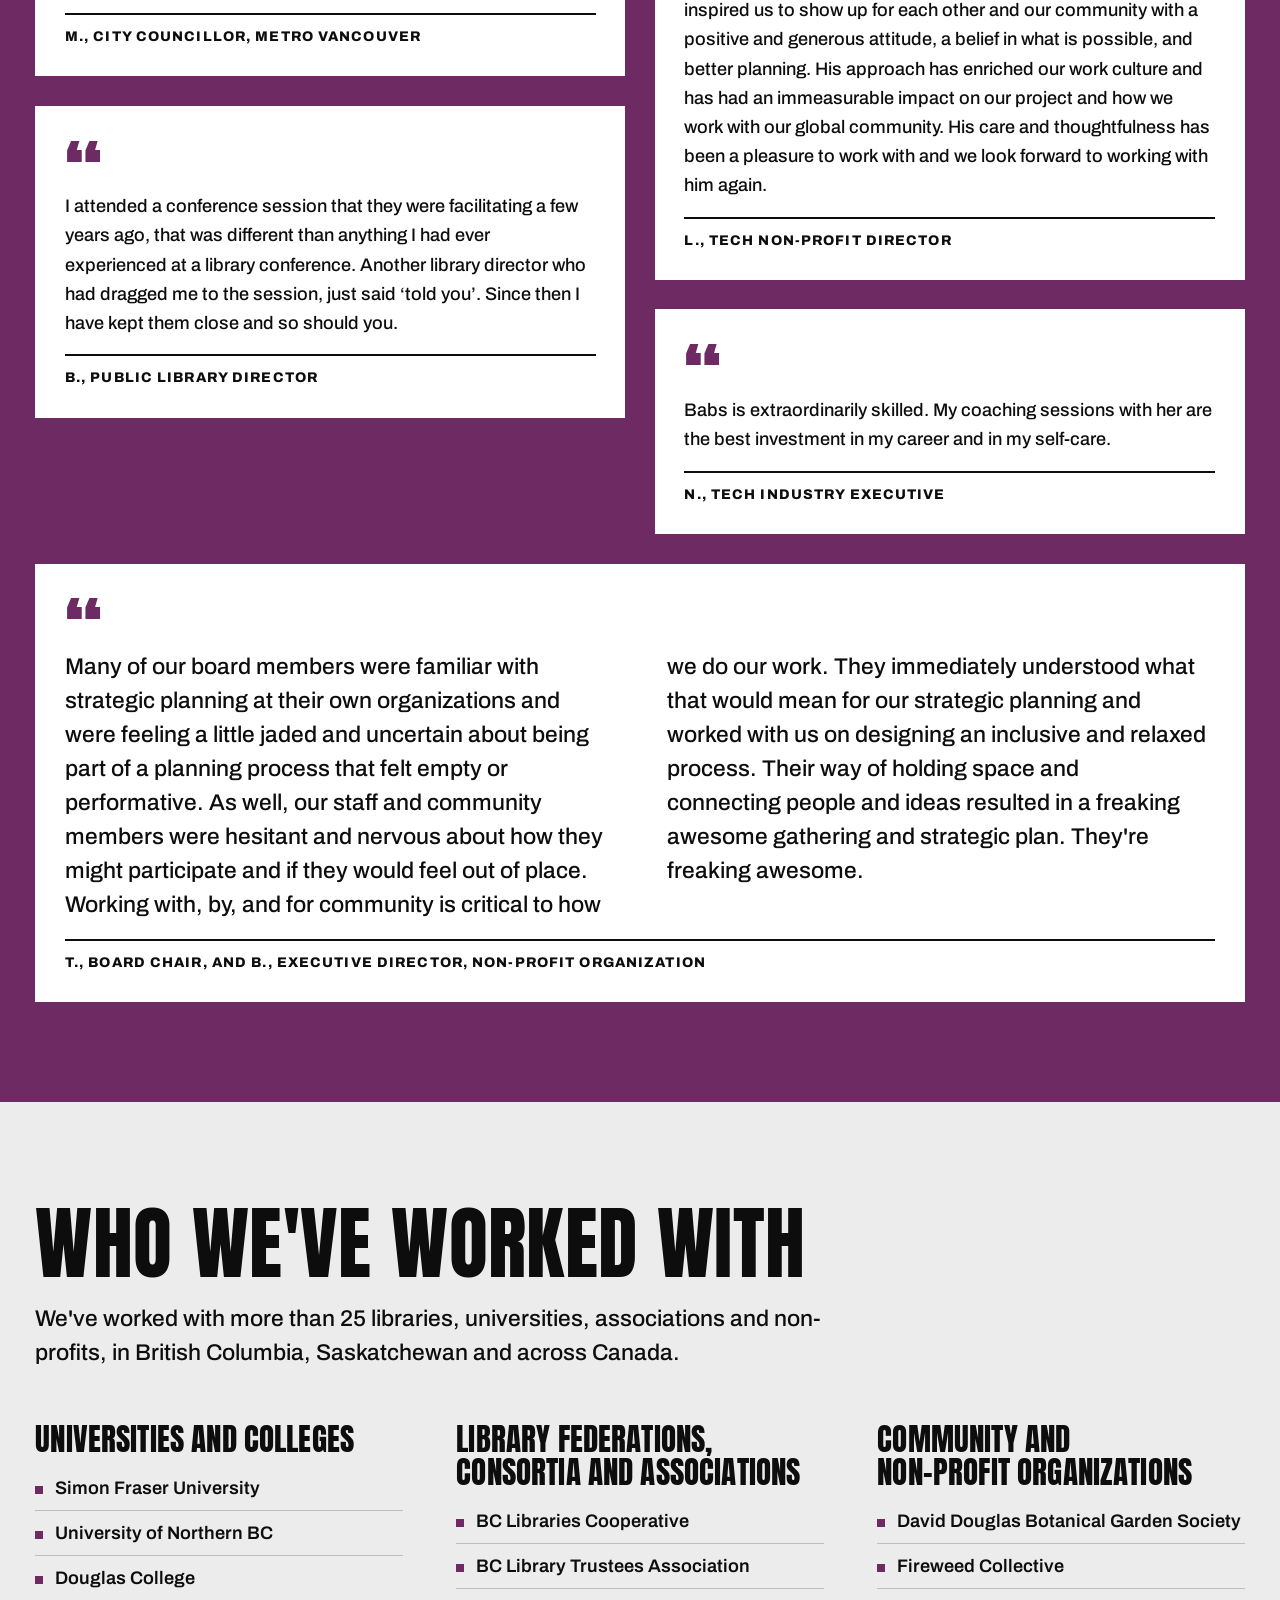
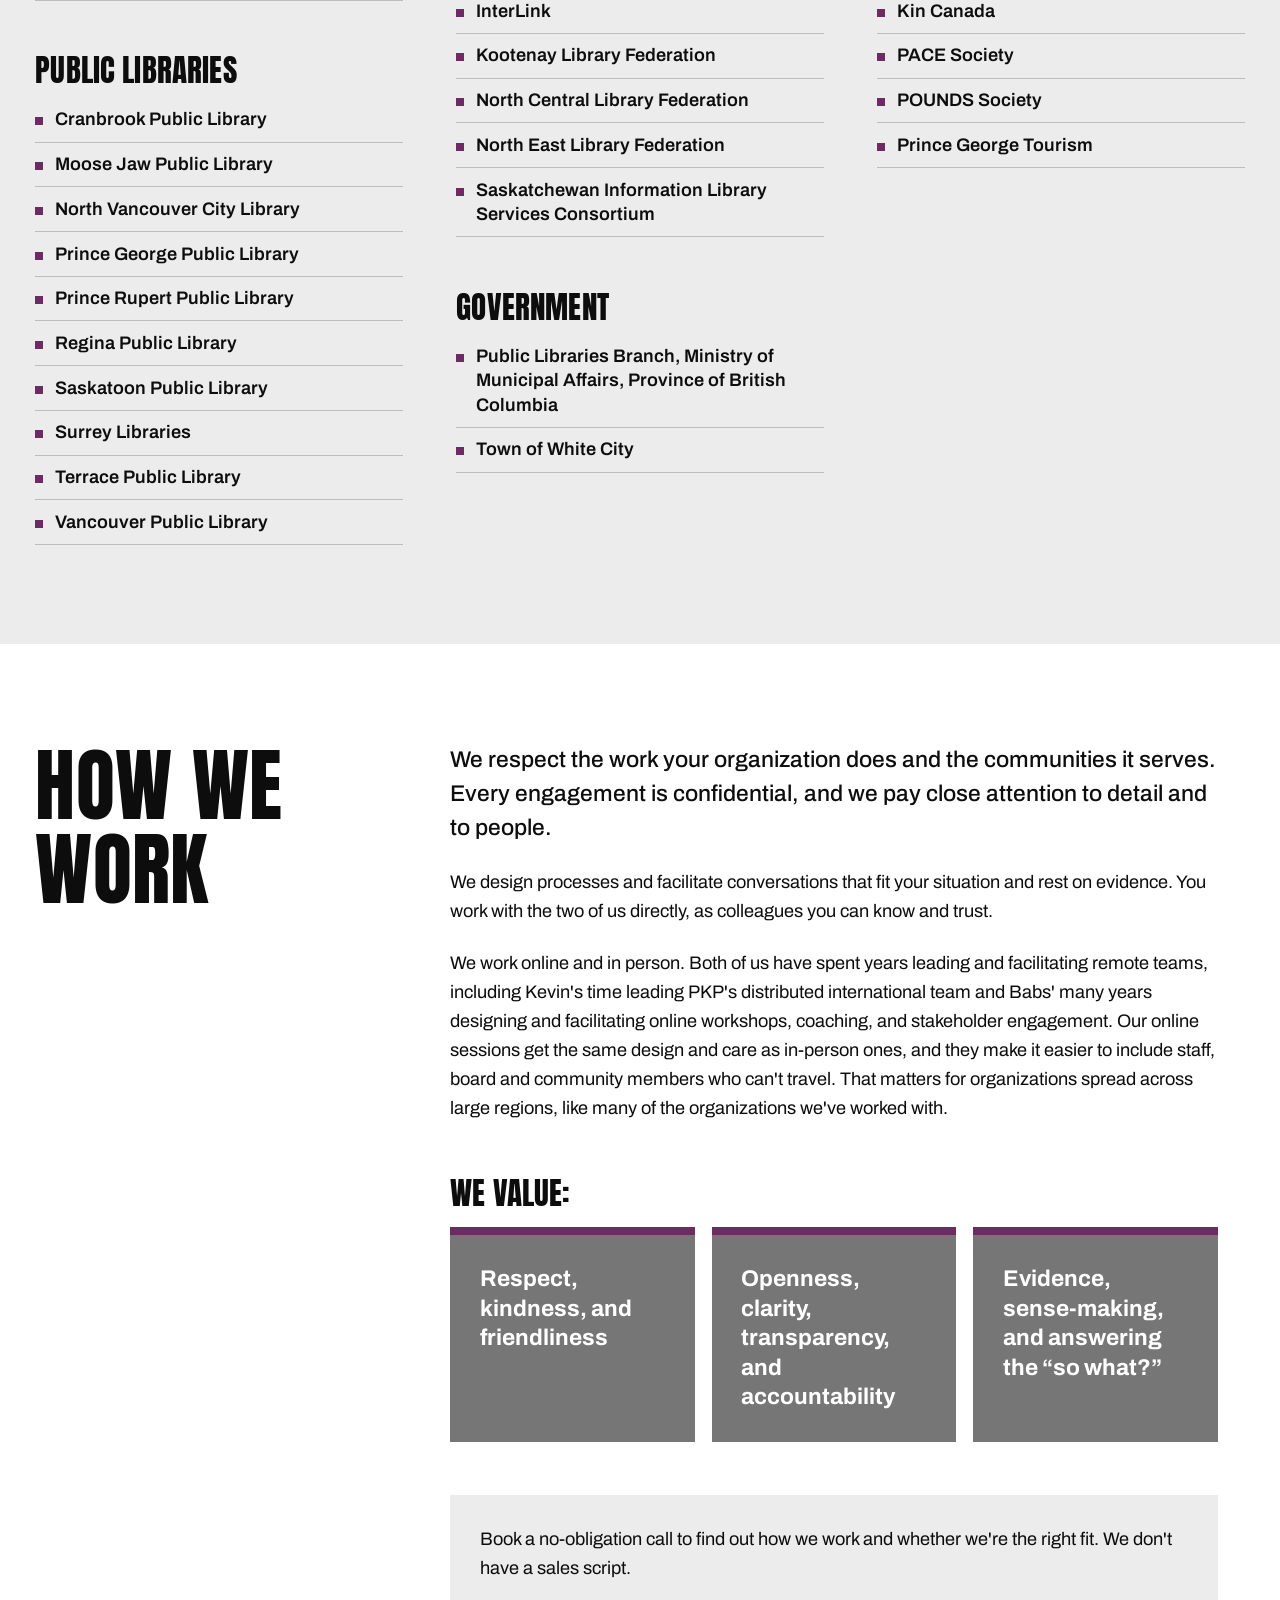
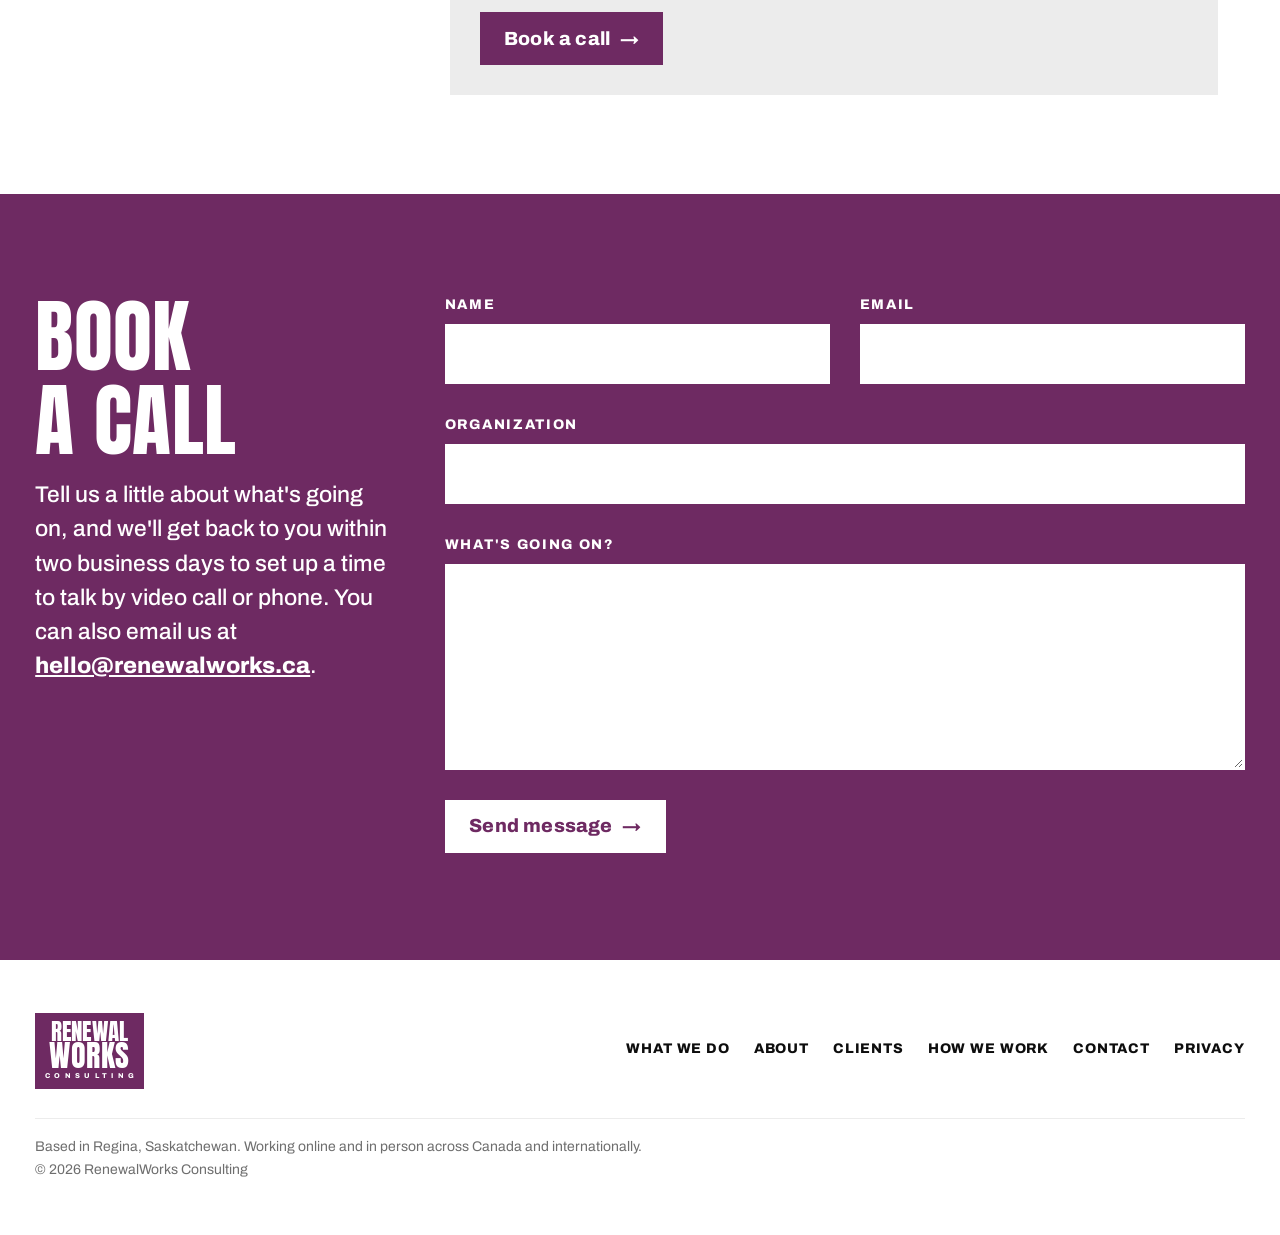
==== commit 11cd0f62: "Site review fixes, new client, and a privacy page - Move charset and viewport to the top of <head>, " ====
--- a/index.html
+++ b/index.html
@@ -1,6 +1,9 @@
 <!doctype html>
 <html lang="en-CA">
 <head>
+  <meta charset="utf-8">
+  <meta name="viewport" content="width=device-width, initial-scale=1">
+
   <!-- Google tag (gtag.js) -->
   <script async src="https://www.googletagmanager.com/gtag/js?id=G-N5MNP91CN1"></script>
   <script>
@@ -10,8 +13,7 @@
 
     gtag('config', 'G-N5MNP91CN1');
   </script>
-  <meta charset="utf-8">
-  <meta name="viewport" content="width=device-width, initial-scale=1">
+
   <title>Library &amp; Non-profit Consulting | RenewalWorks</title>
   <meta name="description" content="Strategy, governance, leadership coaching and project support for libraries, universities and non-profits across Canada and around the world, online or in person. Book a call.">
   <link rel="canonical" href="https://renewalworks.ca/">
@@ -40,6 +42,7 @@
         "name": "RenewalWorks Consulting",
         "alternateName": "RenewalWorks",
         "url": "https://renewalworks.ca/",
+        "email": "hello@renewalworks.ca",
         "logo": "https://renewalworks.ca/brand/renewalworks-logo.png",
         "image": "https://renewalworks.ca/social-card.png",
         "description": "Strategy, governance, leadership coaching and project support for libraries, universities and non-profits across Canada and around the world, online or in person.",
@@ -134,7 +137,7 @@
   <link rel="apple-touch-icon" href="apple-touch-icon.png">
   <link rel="preconnect" href="https://fonts.googleapis.com">
   <link rel="preconnect" href="https://fonts.gstatic.com" crossorigin>
-  <link rel="stylesheet" href="https://fonts.googleapis.com/css2?family=Anton&family=Archivo:ital,wght@0,400;0,500;0,600;0,700;0,800;1,400&display=swap">
+  <link rel="stylesheet" href="https://fonts.googleapis.com/css2?family=Anton&family=Archivo:wght@400;500;600;700;800&display=swap">
   <link rel="stylesheet" href="styles.css">
 </head>
 <body>
@@ -152,7 +155,7 @@
           <li><a href="#focus-areas">What we do</a></li>
           <li><a href="#about">About</a></li>
           <li><a href="#clients">Clients</a></li>
-          <li class="nav-extra"><a href="#approach">How we work</a></li>
+          <li><a href="#approach">How we work</a></li>
           <li><a href="#contact">Contact</a></li>
         </ul>
       </nav>
@@ -428,6 +431,7 @@
             <h3>Government</h3>
             <ul class="client-list" role="list">
               <li>Public Libraries Branch, Ministry of Municipal Affairs, Province of British Columbia</li>
+              <li>Town of White City</li>
             </ul>
           </div>
           <div class="client-group">
@@ -515,7 +519,11 @@
           <div class="contact-thanks" id="contact-thanks" tabindex="-1" role="status" hidden>
             <p class="contact-thanks-title">Thank you</p>
             <p>Your message is on its way. We'll be in touch soon.</p>
-        </div>
+          </div>
+          <p class="contact-error" id="contact-error" role="alert" hidden>
+            Something went wrong sending your message. Please email us directly at
+            <a href="mailto:hello@renewalworks.ca">hello@renewalworks.ca</a> and we'll pick it up from there.
+          </p>
         </div>
       </div>
     </section>
@@ -536,6 +544,7 @@
           <li><a href="#clients">Clients</a></li>
           <li><a href="#approach">How we work</a></li>
           <li><a href="#contact">Contact</a></li>
+          <li><a href="privacy.html">Privacy</a></li>
         </ul>
       </nav>
       <p class="footer-meta">Based in Regina, Saskatchewan. Working online and in person across Canada and internationally.<br>&copy; 2026 RenewalWorks Consulting</p>
--- a/styles.css
+++ b/styles.css
@@ -392,11 +392,10 @@
 
 .site-nav ul {
   display: flex;
-  gap: clamp(0.875rem, 2.4vw, 2.25rem);
+  flex-wrap: wrap; /* wraps to a second row on narrow screens rather than scrolling out of sight */
+  gap: 0 clamp(0.875rem, 2.4vw, 2.25rem);
   padding: 0;
   list-style: none;
-  overflow-x: auto; /* one scrollable row on narrow screens */
-  scrollbar-width: none;
 }
 
 .site-nav li {
@@ -423,13 +422,6 @@
 .site-nav a:hover,
 .footer-nav a:hover {
   border-color: var(--accent);
-}
-
-/* On phones there is only room for four links, so "How we work" stays in the footer menu */
-@container header (max-width: 36rem) {
-  .site-nav .nav-extra {
-    display: none;
-  }
 }
 
 @container header (min-width: 46rem) {
@@ -979,6 +971,20 @@
   text-transform: uppercase;
 }
 
+/* Shown by form.js when the background send fails, so the visitor stays on the page */
+.contact-error {
+  margin-block-start: var(--space-m);
+  padding: var(--space-s) var(--space-m);
+  border-inline-start: var(--rule) solid var(--accent);
+  background: var(--white);
+  color: var(--black);
+  font-weight: 500;
+}
+
+.contact-error a {
+  color: var(--accent);
+}
+
 .btn:disabled {
   cursor: progress;
 }
@@ -1110,3 +1116,28 @@
 .nowrap {
   white-space: nowrap;
 }
+
+/* --------------------------------------------------------------------------
+   Legal pages (privacy)
+   -------------------------------------------------------------------------- */
+
+.legal-body {
+  max-inline-size: var(--measure);
+}
+
+.legal-body h3 {
+  margin-block-start: var(--space-m);
+  font-size: var(--step-1);
+}
+
+.legal-body a {
+  color: var(--accent);
+}
+
+.legal-updated {
+  margin-block-start: var(--space-m);
+  padding-block-start: var(--space-s);
+  border-block-start: 2px solid var(--grey-300);
+  color: var(--grey-800);
+  font-size: var(--step--1);
+}
